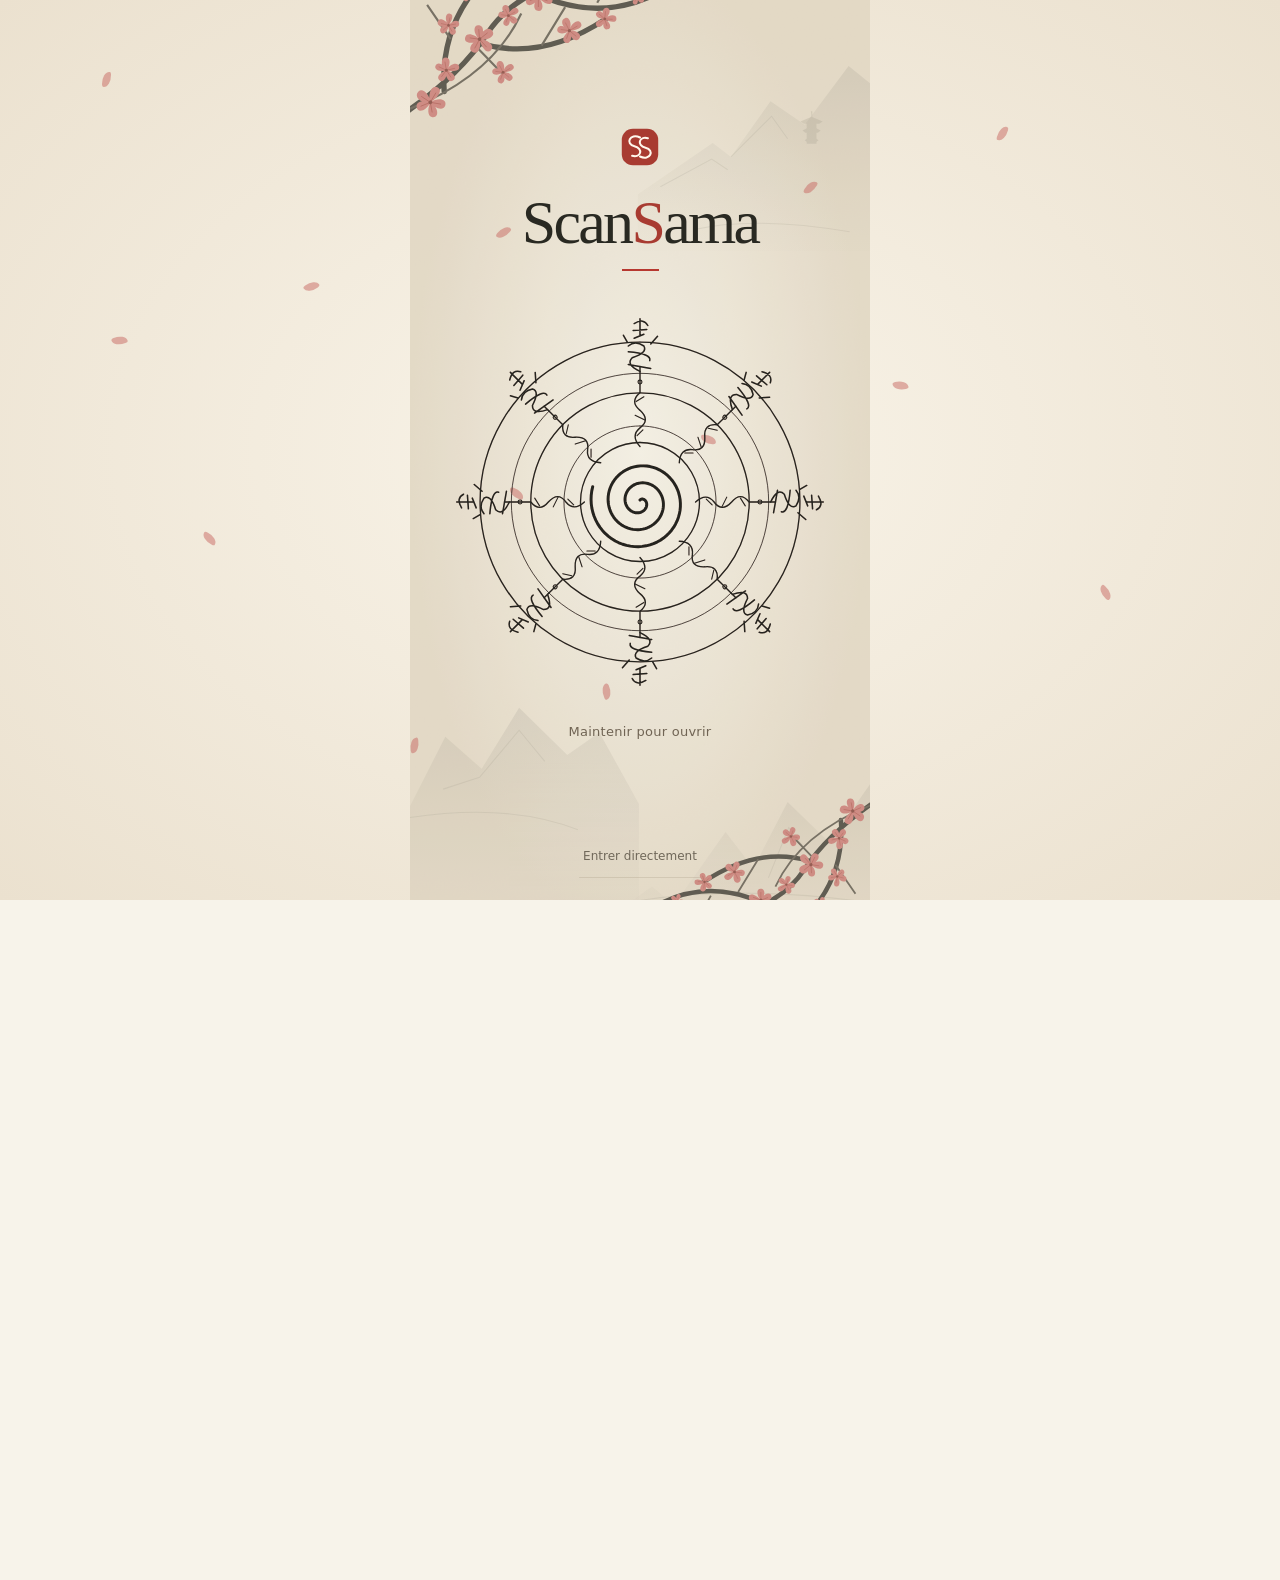
==== index.html @ 68234362 "Add adjustable hands-free scrolling with quick pause and safe reader lifecycle" ====
<!doctype html>
<html lang="fr"><head><meta charset="utf-8"><meta name="viewport" content="width=device-width,initial-scale=1,viewport-fit=cover"><meta name="theme-color" content="#f5efe3"><meta name="apple-mobile-web-app-capable" content="yes"><meta name="apple-mobile-web-app-title" content="ScanSama"><link rel="icon" type="image/svg+xml" href="data:image/svg+xml,%3Csvg%20xmlns%3D%22http%3A//www.w3.org/2000/svg%22%20viewBox%3D%220%200%2048%2048%22%3E%3Crect%20width%3D%2248%22%20height%3D%2248%22%20rx%3D%2214%22%20fill%3D%22%23a83b31%22/%3E%3Cg%20fill%3D%22none%22%20stroke%3D%22%23fff8ed%22%20stroke-width%3D%222.6%22%20stroke-linecap%3D%22round%22%3E%3Cpath%20d%3D%22M24%2012c-13-6-19%208-7%2011s8%2015-3%2012%22/%3E%3Cpath%20d%3D%22M34%2013c-11-3-15%209-3%2012s6%2017-7%2011%22/%3E%3C/g%3E%3C/svg%3E"><title>ScanSama · Mangas & webtoons</title>
<style>
:root{color-scheme:dark;--bg:#10131b;--panel:#1a1e2b;--ink:#f3f1fb;--muted:#a6acc1;--accent:#c4b5fd;--line:#2c3143}*{box-sizing:border-box}body{margin:0;background:var(--bg);color:var(--ink);font:16px system-ui,-apple-system,sans-serif}button,input,select{font:inherit}button,a{touch-action:manipulation}button{cursor:pointer;border:1px solid var(--line);border-radius:14px;background:var(--panel);color:var(--ink);padding:13px 18px;min-height:48px}button:hover{border-color:var(--accent)}button:disabled{opacity:.4;cursor:default}button:focus-visible,a:focus-visible,input:focus-visible,select:focus-visible{outline:3px solid var(--accent);outline-offset:3px}.primary{background:var(--accent);color:#22183d;border-color:transparent;font-weight:700}a{color:var(--accent)}[hidden]{display:none!important}.shell{max-width:1020px;margin:auto;padding:24px}.brand{font-size:13px;letter-spacing:3px;font-weight:800;display:flex;align-items:center;gap:10px}.brand b{background:var(--accent);color:#22183d;border-radius:9px;padding:7px 10px;letter-spacing:0}.hero{display:grid;grid-template-columns:180px 1fr;gap:32px;padding:36px 0 30px;align-items:center}.cover{width:100%;aspect-ratio:3/4;object-fit:cover;border-radius:18px;box-shadow:0 20px 70px #0008}.eyebrow{font-size:12px;font-weight:700;text-transform:uppercase;letter-spacing:2px;color:var(--accent)}h1{font-size:clamp(30px,5vw,52px);letter-spacing:-1.5px;line-height:1.04;margin:12px 0 16px;max-width:650px}p{line-height:1.6}.muted,small{color:var(--muted)}.badge{font-size:12px;border:1px solid var(--line);border-radius:30px;padding:5px 10px}.badges,.actions{display:flex;gap:10px;flex-wrap:wrap}.actions{margin-top:24px}.library{border-top:1px solid var(--line);padding-top:24px}h2{font-size:23px;margin:0}.section-head{display:flex;align-items:center;justify-content:space-between;gap:12px}.filters{display:flex;gap:12px;margin:20px 0}input,select{background:var(--panel);border:1px solid var(--line);color:var(--ink);border-radius:12px;padding:13px;min-width:0}input{flex:1}#chapters{display:grid;grid-template-columns:repeat(auto-fill,minmax(135px,1fr));gap:10px;max-height:570px;overflow:auto;padding:4px 4px 12px}#chapters button{text-align:left;padding:16px}#chapters button span{display:block;font-size:12px;color:var(--muted);margin-top:4px}#chapters button.active{border-color:var(--accent);background:#2c2545}#catalog-status{color:var(--muted)}.reading-head{max-width:760px;margin:auto;padding:24px 20px}.reading-head h2{margin:18px 0 8px;font-size:28px}.nav{display:flex;align-items:center;gap:8px}.nav button{flex:1;padding:12px 8px}.nav select{flex:1.2;width:0}.reading-head .nav{margin-top:22px}#reader{max-width:760px;margin:auto}figure{margin:0;padding:0;line-height:0}figure img{display:block;width:100%;height:auto;min-height:90px;background:#191e2a}figure p{padding:16px;line-height:1.5}#status{font-size:14px;color:var(--muted)}.error{color:#ffb6ab!important}footer{max-width:760px;margin:auto;padding:28px 20px max(40px,env(safe-area-inset-bottom))}.end-title{text-align:center;margin:10px 0 22px}footer small{display:block;margin-top:25px;line-height:1.7}#library-footer{max-width:1020px}#library-footer small{border-top:1px solid var(--line);padding-top:24px}body{background-image:radial-gradient(ellipse at 75% 0,#30244566,transparent 600px)}@media(max-width:520px){.shell{padding:20px}.hero{grid-template-columns:100px 1fr;gap:18px;padding:30px 0}.cover{border-radius:12px}h1{font-size:30px;letter-spacing:-.8px}.hero .eyebrow{font-size:10px;letter-spacing:1px}.badges{gap:5px}.badge{font-size:10px}.actions button{flex:1}.filters{gap:8px}select{max-width:145px}.nav select{max-width:none}#chapters{grid-template-columns:repeat(2,1fr)}.brand{font-size:11px}.reading-head{padding-top:18px}}

/* ScanSama — warm paper, ink, and vermilion. */
:root{color-scheme:light;--bg:#f5efe3;--panel:#fcf9f2;--ink:#282820;--muted:#817c70;--accent:#ac3b32;--line:#dfd6c6}body{background:#f5efe3;color:var(--ink)}body.gated{overflow:hidden}.primary{background:#ac3b32;color:#fffaf1;border:1px solid #ac3b32}button{background:#fcf9f2;border-radius:10px;color:var(--ink)}button:hover{background:#f0e7d9}button.primary:hover{background:#923228}.brand{font-family:Georgia,serif;font-size:25px;font-weight:500;letter-spacing:-.7px;justify-content:space-between;border-bottom:1px solid var(--line);padding-bottom:18px}.brand small{font:10px system-ui;letter-spacing:2px;text-transform:uppercase;color:var(--muted)}.welcome{padding:32px 0 3px}.welcome h1{font-family:Georgia,serif;font-weight:400;font-size:clamp(34px,6vw,50px);letter-spacing:-1.4px;margin:0}.welcome h1 em{color:#ac3b32;font-weight:400}.welcome p{color:var(--muted);font-size:14px;margin:12px 0}.hero{position:relative;background:#eae0cf;border:1px solid #ddd0ba;padding:24px;border-radius:14px;margin-top:24px;gap:26px;grid-template-columns:140px 1fr}.hero h1{font-family:Georgia,serif;font-weight:400;font-size:clamp(28px,4vw,42px);letter-spacing:-1px}.cover{border-radius:7px;box-shadow:0 8px 20px #51432a26}.badge{background:#f8f3e8aa;border-color:#d2c4ac}.eyebrow{color:#a23d32;letter-spacing:1.6px}.actions{margin-top:20px}.actions button{min-width:180px}input,select{background:#fcf9f2;color:var(--ink)}#chapters{gap:8px}#chapters button{background:#fcf9f2}#chapters button.active{background:#eee0d5;border-color:#ad473b}#chapters button:hover{background:#eee5d7}figure img{background:#e9dfce}.reading-head h2{font-family:Georgia,serif;font-weight:400}.error{color:#a12d27!important}.reading-head .eyebrow{margin-top:24px}a{color:#a23d32}.sr-only{position:absolute;width:1px;height:1px;padding:0;overflow:hidden;clip:rect(0,0,0,0);white-space:nowrap}
#entrance{position:fixed;inset:0;z-index:100;background:#f3ead9;isolation:isolate;overflow:hidden;min-height:100dvh;transition:opacity .75s ease,visibility .75s;touch-action:pan-y}#entrance.dismissed{opacity:0;visibility:hidden;pointer-events:none}.japan-scene{position:absolute;inset:0;width:100%;height:100%;z-index:-2}.entrance-content{height:100%;min-height:100dvh;display:flex;flex-direction:column;align-items:center;justify-content:center;padding:clamp(50px,10dvh,100px) 16px 70px;position:relative;gap:0}.scansama-wordmark{font-family:Georgia,'Times New Roman',serif;font-size:clamp(40px,10vw,62px);font-weight:400;letter-spacing:-2.7px;line-height:1.1;margin:0 0 13px}.title-stroke{width:37px;height:2px;background:#b73830}.seal-stage{width:min(88vw,390px,49dvh);aspect-ratio:1;position:relative;margin:clamp(20px,4dvh,44px) 0 25px;display:grid;place-items:center}#seal-button{padding:0;margin:0;width:100%;height:100%;border:0;border-radius:50%;background:transparent!important;position:relative;z-index:2;touch-action:none;-webkit-touch-callout:none;user-select:none;-webkit-user-select:none;outline-offset:4px}#seal-art{width:100%;height:100%;display:block;overflow:visible;filter:drop-shadow(0 0 calc(var(--power,0)*8px) #ce3b3030)}.seal-trace{stroke-dasharray:1;stroke-dashoffset:1}.entrance-instructions{text-align:center}.entrance-instructions p{font-family:Georgia,serif;font-size:20px;letter-spacing:.6px;margin:0}.tiny-divider{display:block;width:27px;height:1.5px;background:#a83c33;margin:14px auto}.entrance-instructions .seal-subtitle{font-size:12px;letter-spacing:2.5px;color:#6c6254}.enter-direct{position:absolute;z-index:4;bottom:max(15px,env(safe-area-inset-bottom));left:50%;transform:translateX(-50%);border:0;background:transparent!important;color:#70685a;font-size:11px;min-height:40px;padding:10px 18px;text-decoration:underline;text-underline-offset:4px;white-space:nowrap}.floating-petals{position:absolute;inset:0;pointer-events:none}.sakura-petal{position:absolute;left:var(--x);top:var(--y);width:9px;height:15px;border-radius:80% 15% 80% 20%;background:#c8676280;transform:rotate(var(--angle));animation:petal-rise var(--time) ease-in-out infinite alternate;animation-delay:var(--delay);animation-play-state:paused}.pressing .sakura-petal,.opening .sakura-petal{animation-play-state:running}.seal-rays{position:absolute;inset:0;pointer-events:none;opacity:var(--power,0);transition:opacity .15s}.power-ray{position:absolute;left:50%;top:50%;width:1px;height:var(--length);background:linear-gradient(transparent,#c9483b88 35%,#fff9ef,transparent);transform-origin:50% 100%;transform:translate(-50%,-100%) rotate(var(--a)) translateY(-90px);animation:power-flow 1.6s ease-in-out infinite;animation-delay:var(--delay);animation-play-state:paused;filter:drop-shadow(0 0 3px #c34c3980)}.power-ray:nth-child(even){width:2px;background:linear-gradient(transparent,#cf5c4966,#fffdf6,transparent)}.pressing .power-ray,.opening .power-ray{animation-play-state:running}.entrance-flash{position:absolute;inset:-20%;pointer-events:none;opacity:0;background:radial-gradient(ellipse,#fffaf0 8%,#fff7e9c9 40%,#e7c1a533 70%,transparent);transition:opacity .55s ease;z-index:3}.opening .entrance-flash{opacity:1}.opening #seal-art{transform:scale(1.07);transition:transform .65s ease}.opening .seal-rays{opacity:1}@keyframes petal-rise{from{translate:0 0;rotate:0deg}to{translate:26px -75px;rotate:65deg}}@keyframes power-flow{0%,100%{opacity:.25;scale:1 .7}50%{opacity:.9;scale:1 1.2}}
@media(min-width:700px){#entrance .japan-scene{left:50%;width:min(100%,460px);transform:translateX(-50%);opacity:.9}#entrance{background:radial-gradient(ellipse,#f9f4e9,#ebe1cf)}.welcome{padding-top:40px}}
@media(max-width:520px){.hero{grid-template-columns:95px 1fr;padding:20px 16px;gap:18px}.hero h1{font-size:28px}.welcome h1{font-size:36px}.brand{font-size:25px}.actions button{min-width:0}.seal-stage{margin-top:25px;margin-bottom:22px}.entrance-content{padding-top:60px}.scansama-wordmark{font-size:48px}}
@media(prefers-reduced-motion:reduce){*,*::before,*::after{scroll-behavior:auto!important}.sakura-petal,.power-ray{animation:none!important}.entrance-flash{display:none}#entrance{transition:opacity .12s}#seal-art{transition:none!important;filter:none}.opening #seal-art{transform:none}}

:root{--paper:#f6f0e5;--red:#a83b31;--soft:#ebe1d0;--ink:#282820;--muted:#837b6b;--line:#ded5c5}body{background:var(--paper)}#app-root{opacity:0;transition:opacity 1.25s ease;min-height:100dvh;padding-bottom:105px}.entered #app-root{opacity:1;transform:none}#entrance{transition:opacity 1.25s ease,visibility 1.25s}.entrance-flash{background:radial-gradient(ellipse,#fff9ee80,transparent 65%);transition:opacity .6s}.opening .entrance-flash{opacity:.45}.japan-scene{pointer-events:none}.app-header{max-width:1040px;margin:auto;padding:22px 24px 0;display:flex;justify-content:space-between;align-items:center}.app-brand{font:29px Georgia,serif;letter-spacing:-1px;color:var(--ink);text-decoration:none}.app-header small{font-size:9px;letter-spacing:2px;text-transform:uppercase}.view{max-width:1040px;margin:auto;padding:32px 24px}.view-heading{font:42px/1.04 Georgia,serif;letter-spacing:-1.4px;margin:10px 0 15px;font-weight:400}.view-heading em{color:var(--red)}.intro-line{font-size:14px;color:var(--muted);margin-top:10px}.section-title{font:25px Georgia,serif;font-weight:400;margin:32px 0 16px}.heading-row{display:flex;align-items:center;justify-content:space-between;gap:12px}.text-button{background:none;border:0;min-height:44px;padding:8px 0;color:var(--red);font-size:13px}.text-button:hover{background:none;text-decoration:underline}.eyebrow{font:10px system-ui;letter-spacing:2px}.continue-card{display:grid;grid-template-columns:115px 1fr;gap:24px;background:var(--soft);border:1px solid #ddcfb7;padding:23px;border-radius:14px;align-items:center}.continue-cover{display:block;width:100%;aspect-ratio:3/4;object-fit:cover;border-radius:6px;box-shadow:0 8px 18px #41382122}.continue-card .eyebrow{display:block;margin-bottom:8px}.continue-card .card-title-button{display:block}.continue-card h3{font:29px/1.1 Georgia,serif;font-weight:400;margin:9px 0}.continue-card p{font-size:12px;color:#736959}.card-title-button{padding:0;text-align:left;background:none!important;border:0;min-height:0;color:inherit}.continue-card .primary{font-size:13px;padding:12px 17px;min-height:44px}.continue-grid{display:grid;gap:15px}.book-grid{display:grid;grid-template-columns:repeat(auto-fill,minmax(150px,1fr));gap:25px 18px}.book-card{min-width:0}.book-open{display:block;width:100%;padding:0;border:0;background:none!important;text-align:left}.book-art{aspect-ratio:3/4;background:#e4d8c2;border-radius:7px;overflow:hidden;display:flex;align-items:center;justify-content:center;position:relative}.book-art img{width:100%;height:100%;object-fit:cover;display:block;transition:transform .3s}.book-open:hover img{transform:scale(1.025)}.book-art .initial{font:50px Georgia;color:#a5977d}.book-card h3{font:17px/1.3 Georgia;margin:10px 0 5px;font-weight:400}.book-meta{font-size:11px;color:var(--muted);line-height:1.5}.book-tools{display:flex;align-items:center;justify-content:space-between;gap:8px}.save-book{background:none;border:0;min-height:38px;padding:8px;color:var(--red);font-size:12px}.tabbar{position:fixed;left:50%;bottom:0;transform:translateX(-50%);width:min(100%,580px);display:grid;grid-template-columns:repeat(3,1fr);padding:9px 12px max(9px,env(safe-area-inset-bottom));background:#fbf8f0f5;backdrop-filter:blur(16px);border:1px solid var(--line);border-bottom:0;border-radius:20px 20px 0 0;z-index:20;box-shadow:0 -5px 30px #49341608}.nav-tab{border:0;background:transparent;display:flex;align-items:center;flex-direction:column;gap:5px;font-size:10px;padding:8px;color:#8e8779;min-height:53px}.nav-tab:hover{background:#eee4d5}.nav-tab[aria-current="page"]{color:var(--red);background:#f0e4d8}.nav-tab svg{width:22px;height:22px}.chip-row{display:flex;gap:8px;flex-wrap:wrap;margin:24px 0}.chip{border-radius:30px;font-size:12px;padding:10px 15px;min-height:38px}.chip[aria-pressed="true"]{background:var(--ink);color:#faf5e9;border-color:var(--ink)}.search-form{display:flex;gap:9px;margin:24px 0 10px}.search-form input{width:0;flex:1}.search-form button{padding:12px 17px}.search-help{font-size:12px;color:var(--muted);line-height:1.6}.status-box{padding:16px 0;color:var(--muted);font-size:13px;line-height:1.6}.empty-card{border:1px dashed #d7cab2;padding:25px;border-radius:12px;color:#7e7361;line-height:1.7;font-size:14px}.empty-card p{margin:0 0 15px}.detail-header{display:grid;grid-template-columns:140px 1fr;gap:25px;align-items:start;margin-top:25px}.detail-header h1{font:36px/1.07 Georgia;margin:12px 0 16px;letter-spacing:-1px}.detail-header img{width:100%;border-radius:7px}.detail-actions{display:flex;gap:9px;flex-wrap:wrap;margin:22px 0}.detail-actions button{font-size:13px}.genre-badges{display:flex;gap:6px;flex-wrap:wrap}.genre-badges span{border:1px solid var(--line);border-radius:30px;font-size:10px;padding:5px 9px}.synopsis{font-size:14px;line-height:1.8;color:#706758;max-width:800px}.synopsis summary{cursor:pointer;color:var(--ink);min-height:40px;padding-top:10px}.detail-progress{font-size:13px;color:var(--red);padding:16px 0;border-top:1px solid var(--line);margin:15px 0 0}#detail-chapters{display:grid;grid-template-columns:repeat(auto-fill,minmax(145px,1fr));gap:9px;margin-top:14px}#detail-chapters button{text-align:left;font-size:13px;padding:15px}#detail-chapters button small{display:block;font-size:10px;margin-top:6px;color:var(--muted)}#detail-chapters button.current{border-color:var(--red);background:#eee0d5}.reader-view{max-width:none;padding:0}#reader-top{max-width:760px;margin:auto;padding:25px 20px}#reader-top h1{font:28px Georgia;margin:20px 0 10px}#reader-pages{max-width:760px;margin:auto}#reader-footer{max-width:760px;margin:auto;padding:26px 20px 20px}.reader-nav{display:flex;gap:8px;margin-top:20px;align-items:center}.reader-nav button{flex:1;padding:12px 6px;font-size:12px}.reader-nav select{flex:1.3;width:0;max-width:none;font-size:12px}.reader-series{font-size:12px;color:var(--muted);margin:16px 0 0}.back-button{font-size:12px;background:transparent;border-color:var(--line);min-height:42px}.loading-card{padding:50px 0;color:var(--muted);line-height:1.7}.app-footnote{font-size:10px;color:var(--muted);line-height:1.7;margin-top:40px;padding-top:18px;border-top:1px solid var(--line)}.more-button{display:block;margin:28px auto 0}#toast{position:fixed;bottom:110px;left:50%;transform:translateX(-50%);background:#302d25;color:#fff8ed;padding:12px 20px;border-radius:10px;z-index:40;font-size:12px;max-width:90vw;text-align:center}.reader-mode .app-header{display:none}.reader-mode .tabbar{display:none}.reader-mode #app-root{padding-bottom:0}.small-label{color:var(--muted);font-size:11px}button:disabled{opacity:.45}.book-grid.compact{grid-template-columns:repeat(4,1fr)}
@media(max-width:600px){.app-header{padding:20px 20px 0}.view{padding:28px 20px}.view-heading{font-size:38px}.book-grid{grid-template-columns:repeat(2,minmax(0,1fr));gap:23px 16px}.book-grid.compact{grid-template-columns:repeat(2,minmax(0,1fr))}.continue-card{grid-template-columns:86px 1fr;gap:17px;padding:18px 15px}.continue-card .eyebrow{display:block;margin-bottom:8px}.continue-card .card-title-button{display:block}.continue-card h3{font-size:24px}.continue-card p{font-size:11px}.continue-card .primary{font-size:12px;padding:11px 12px}.detail-header{grid-template-columns:105px 1fr;gap:18px}.detail-header h1{font-size:29px}.detail-actions button{flex:1}.app-header small{font-size:8px;letter-spacing:1.5px}.heading-row .text-button{font-size:11px}.section-title{font-size:24px}.reader-view{padding:0}.detail-filters{display:flex;gap:8px}.detail-filters input{width:0}.detail-filters select{max-width:145px}#detail-chapters{grid-template-columns:repeat(2,minmax(0,1fr))}}
@media(prefers-reduced-motion:reduce){#app-root,#entrance{transition:opacity .15s;transform:none!important}.book-art img{transition:none}}

.explore-modes{display:flex;gap:5px;background:#e9dfce;border:1px solid #ded2bd;padding:5px;border-radius:13px;margin:26px 0}.explore-mode{flex:1;min-height:46px;font-size:13px;padding:12px;border:1px solid transparent;background:transparent;color:#7b705e}.explore-mode[aria-pressed="true"]{background:#fdf9ef;color:#9e342c;border-color:#e0d3be;box-shadow:0 2px 7px #75604a0a}.browse-heading{display:flex;align-items:center;justify-content:space-between;gap:14px;margin-top:28px}.browse-heading h2{font:27px/1.15 Georgia,serif;font-weight:400;margin:0}.browse-sort{font-size:10px;color:#918674;white-space:nowrap}.browse-index-date{font-size:10px;color:#918674;line-height:1.7;margin:24px 0 0}#browse-sentinel{height:1px;width:100%;margin-top:15px}#browse-status{padding-top:9px;padding-bottom:20px}.browse-letter{display:inline-block;font:11px Georgia,serif;color:#a43d31;min-width:18px}#browse-top{display:block;margin:8px auto 0}@media(max-width:600px){.browse-heading{align-items:flex-start}.browse-heading h2{font-size:24px;max-width:210px}.browse-sort{font-size:9px;padding-top:4px}.explore-mode{font-size:12px;padding:12px 6px}}@media(prefers-reduced-motion:reduce){#browse-top{scroll-behavior:auto}}
/* Edition 02 — ivory paper / vermilion seal / generous, quiet surfaces. */
:root{--paper:#f7f3ea;--bg:#f7f3ea;--panel:#fffcf6;--ink:#292922;--muted:#716c61;--line:#e5ddcf;--soft:#efe7d9;--red:#a83b31;--accent:#a83b31;--ease:cubic-bezier(.2,.7,.2,1)}
html{scroll-padding-bottom:110px;scrollbar-gutter:stable}body{-webkit-font-smoothing:antialiased;text-rendering:optimizeLegibility;background:var(--paper)}::selection{background:#e6c4b8;color:#292922}button,input,select{font-size:16px}button,a,input,select{-webkit-tap-highlight-color:transparent}button{min-height:46px;border-radius:14px;transition:background-color .18s,border-color .18s,color .18s,box-shadow .18s,transform .18s var(--ease)}button:active:not(:disabled){transform:scale(.975)}button:disabled{opacity:.38}a{text-underline-offset:5px}button:focus-visible,a:focus-visible,input:focus-visible,select:focus-visible,summary:focus-visible{outline:2px solid var(--red);outline-offset:4px}input,select{min-height:50px;border-radius:14px;background:#fffcf7;border-color:var(--line)}input::placeholder{color:#7c766a;opacity:1}input:focus,select:focus{border-color:var(--red)}input[type=search]{appearance:none;-webkit-appearance:none}.primary{box-shadow:0 3px 9px #a83b3110;font-weight:600}.primary:active{box-shadow:none}.status-box:empty,.detail-progress:empty{display:none}.status-box{min-height:0}.app-header{max-width:1160px;padding:28px 36px 18px;border-bottom:1px solid var(--line)}.app-brand{display:inline-flex;align-items:center;gap:11px;font-size:28px;letter-spacing:-1.25px;min-height:44px}.ss-mark{width:39px;height:39px;flex-shrink:0;color:var(--red)}.wordmark-second{color:var(--red)}.header-note{font-size:11px;color:var(--muted);letter-spacing:.6px}.entrance-monogram{margin-bottom:18px}.entrance-monogram .ss-mark{width:38px;height:38px}.entrance-content{padding-top:40px}.entrance-instructions p{font-family:system-ui;font-size:13px;letter-spacing:.25px;color:#706454}.enter-direct{font-size:12px;min-height:44px;bottom:max(22px,env(safe-area-inset-bottom))}.view{max-width:1160px;padding:44px 36px 48px}.view-heading{font-size:clamp(42px,5.5vw,64px);line-height:1.03;letter-spacing:-2px;margin:0 0 30px;max-width:800px}.view-heading em{font-weight:400}.section-title{font-size:25px;letter-spacing:-.55px;margin:38px 0 19px}.text-button{font-size:13px;min-height:44px;white-space:nowrap}.heading-row{align-items:baseline}.intro-line{margin:-14px 0 24px}.continue-grid{grid-template-columns:repeat(auto-fit,minmax(290px,1fr));gap:18px}.continue-card{position:relative;overflow:hidden;grid-template-columns:105px minmax(0,1fr);padding:27px;border:1px solid #e4d7c4;border-radius:22px;background:linear-gradient(125deg,#eee3d0,#f4ecdf);gap:24px}.continue-card h3{font-size:27px;line-height:1.16;letter-spacing:-.65px}.continue-card .primary{border-radius:12px;min-height:46px;padding:12px 18px}.continue-card p{font-size:12px;margin:10px 0 17px}.continue-card .book-art{box-shadow:0 14px 25px #47301b22;transform:rotate(-3deg);border-radius:7px}.continue-card .card-title-button{min-height:44px}.continue-card .eyebrow{font-size:9px;letter-spacing:1.7px}.book-grid,.book-grid.compact{grid-template-columns:repeat(5,minmax(0,1fr));gap:32px 22px}.book-card{position:relative}.book-open{border-radius:10px}.book-art{border-radius:10px;background:linear-gradient(145deg,#eae0ce,#f1e8d9);isolation:isolate;box-shadow:0 5px 14px #45341f0c}.book-art img{position:absolute;inset:0;opacity:0;transition:opacity .3s,transform .45s var(--ease)}.book-art.is-loaded img{opacity:1}.book-art .initial{position:absolute;inset:0;display:grid;place-items:center;font-size:48px;color:#b0a28b}.book-card h3{font:500 15px/1.4 system-ui;letter-spacing:-.25px;margin:12px 0 5px;display:-webkit-box;-webkit-line-clamp:2;-webkit-box-orient:vertical;overflow:hidden;min-height:42px}.book-meta{font-size:11px;line-height:1.6}.book-tools{min-height:20px}.save-book{position:absolute;top:8px;right:8px;width:44px;height:44px;min-height:44px;padding:12px;border-radius:50%;color:#39342d;background:#fffcf4ed;border:1px solid #ffffff90;box-shadow:0 2px 8px #0000000a}.save-book svg{width:19px;height:19px;display:block}.save-book[aria-pressed=true]{color:#fff8ed;background:var(--red);border-color:var(--red)}.save-book[aria-pressed=true] svg{fill:currentColor}.save-book:hover{background:#f2e4d1}.save-book[aria-pressed=true]:hover{background:#8d2d25}.tabbar{width:min(calc(100% - 32px),440px);bottom:max(14px,env(safe-area-inset-bottom));padding:5px;border:1px solid #ddd2c1;border-radius:24px;background:#fffcf5f5;box-shadow:0 8px 30px #37251312;backdrop-filter:blur(14px);-webkit-backdrop-filter:blur(14px)}.nav-tab{min-height:57px;border-radius:19px;padding:8px 10px;font-size:10px;font-weight:500;color:#726b60;gap:4px}.nav-tab[aria-current=page]{background:#efe3d6;color:#9c352c}.nav-tab svg{width:22px;height:22px;transition:transform .2s var(--ease)}.nav-tab[aria-current=page] svg{transform:translateY(-1px)}.chip-row{margin:22px 0;gap:8px}.chip{min-height:44px;font-size:13px;padding:10px 17px;background:transparent}.filters{margin:20px 0 28px;gap:10px}.empty-card{padding:32px;border-style:solid;border-color:var(--line);background:#fffcf780;border-radius:20px}.explore-modes{max-width:400px;margin:24px 0 34px;padding:4px;border-radius:16px;background:#eae3d7;border:0}.explore-mode{min-height:46px;border-radius:12px;font-size:14px}.explore-mode[aria-pressed=true]{border-color:#ffffff80;background:#fffcf6;box-shadow:0 2px 6px #39281208;color:var(--ink)}.browse-heading{margin-top:0}.browse-heading h2{font:24px Georgia;letter-spacing:-.5px}.browse-sort{padding:7px 10px;border:1px solid var(--line);border-radius:30px;color:var(--muted)}#browse-status{font-size:12px;margin:10px 0 24px;padding:0}.browse-index-date{font-size:11px}#browse-top{min-height:46px}.search-form{margin:0 0 22px}.search-form button{font-size:14px;border-radius:14px}.search-form input{padding-left:17px}.app-footnote{font-size:11px;margin-top:42px}.back-button{min-height:44px;padding:10px 15px;background:#fffcf580;border-radius:30px;font-size:13px}.detail-header{grid-template-columns:190px minmax(0,1fr);gap:36px;margin:32px 0}.detail-header h1{font-size:clamp(32px,4.5vw,51px);line-height:1.08;letter-spacing:-1.6px;max-width:750px}.detail-header .book-art{box-shadow:0 16px 30px #40301e16}.genre-badges{gap:7px}.genre-badges span{font-size:11px;padding:6px 11px;background:#fffcf680}.small-label{font-size:12px}.detail-actions{gap:12px;margin:28px 0 20px}.detail-actions button{min-height:50px;font-size:14px;padding:13px 22px}#detail-save[aria-pressed=true]{background:#ebe6d9;color:#565440;border-color:#d8d0be}.detail-progress{border-top:0;margin:0;padding:0 0 15px}.synopsis{border-top:1px solid var(--line);border-bottom:1px solid var(--line);padding:6px 0;max-width:none;font-size:14px}.synopsis summary{padding:14px 0;min-height:48px;list-style:none;display:flex;justify-content:space-between}.synopsis summary::-webkit-details-marker{display:none}.synopsis summary:after{content:'+';font-size:20px;line-height:20px;color:var(--red)}.synopsis[open] summary:after{content:'−'}.synopsis p{max-width:780px;margin:8px 0 20px}#detail-chapters{grid-template-columns:repeat(4,minmax(0,1fr));gap:9px}#detail-chapters button{display:flex;align-items:center;justify-content:space-between;gap:8px;min-height:62px;border-radius:12px;font-size:13px;background:#fffcf680}#detail-chapters button small{margin:0;font-size:11px}#detail-chapters button.current{border-color:#b75446;background:#f1e0d5}.loading-card{padding:65px 0;min-height:180px}.loading-card:before{content:'';display:block;width:24px;height:24px;border:2px solid var(--line);border-top-color:var(--red);border-radius:50%;margin-bottom:20px;animation:loading-spin .8s linear infinite}@keyframes loading-spin{to{transform:rotate(360deg)}}#reader-top{padding:28px 22px 20px}#reader-top h1{font-size:34px;letter-spacing:-1px}.reader-nav button,.reader-nav select{min-height:48px;font-size:13px}.reader-view{padding:0}#reader-pages{background:#ede6da}#reader-pages figure{margin:0;padding:0;border:0}#reader-pages img{display:block;margin:0;border-radius:0}#reader-footer{padding:35px 20px 110px}#reader-source,#detail-source{font-size:12px;color:var(--muted)}#reader-end{font:29px Georgia}.reader-series{font-size:13px}.reader-mode{background:#f7f3ea}#reading-dock{position:fixed;z-index:25;left:50%;bottom:max(16px,env(safe-area-inset-bottom));transform:translateX(-50%);display:flex;align-items:center;gap:5px;padding:5px;background:#fffcf6f5;border:1px solid #ddcfbb;border-radius:28px;box-shadow:0 6px 24px #30251814;backdrop-filter:blur(12px);-webkit-backdrop-filter:blur(12px)}#reading-exit{border:0;padding:0;background:none;border-radius:50%;min-height:44px;width:44px}#reading-exit .ss-mark{width:35px;height:35px;display:block;margin:auto}#reading-menu{border:0;background:transparent;display:flex;gap:13px;align-items:center;font-size:12px;padding:10px 15px;white-space:nowrap;min-height:44px}#reading-menu svg{width:16px;height:16px;transition:transform .2s}#reading-menu[aria-expanded=true] svg{transform:rotate(180deg)}#reading-progress{font-variant-numeric:tabular-nums;font-size:11px;color:var(--muted)}#reading-controls{position:fixed;z-index:24;left:50%;transform:translateX(-50%);bottom:calc(max(16px,env(safe-area-inset-bottom)) + 68px);width:min(calc(100% - 32px),420px);padding:16px;border:1px solid var(--line);border-radius:22px;background:#fffcf7;box-shadow:0 12px 40px #33261520;animation:controls-in .2s var(--ease)}.reading-controls-head{display:flex;justify-content:space-between;align-items:center;padding-left:6px;font:20px Georgia}.reading-controls-head button{border:0;background:transparent;font:25px system-ui;min-height:44px;width:44px;padding:0}#reading-controls .reader-nav{margin-top:8px}#toast{bottom:110px;box-shadow:0 4px 16px #30251820;border-radius:30px;animation:controls-in .2s var(--ease);font-size:13px}@keyframes controls-in{from{opacity:0;translate:0 7px}to{opacity:1;translate:0 0}}
@media(hover:hover) and (pointer:fine){.book-open:hover img{transform:scale(1.045)}.book-open:hover h3{color:var(--red)}.primary:hover{box-shadow:0 5px 16px #a83b3120}.back-button:hover{border-color:#b9a98d}}@media(hover:none){.book-open:hover img{transform:none}button:hover{background:var(--panel)}button.primary:hover{background:var(--red)}.nav-tab:hover{background:transparent}.nav-tab[aria-current=page]:hover{background:#efe3d6}}
@media(min-width:900px){#home-view .view-heading{margin-top:12px}.continue-grid:has(>.continue-card:only-child){max-width:760px}.continue-grid>.continue-card:only-child{grid-template-columns:140px minmax(0,1fr);padding:32px 36px;gap:32px}.continue-grid>.continue-card:only-child h3{font-size:38px;max-width:450px}.book-grid.compact{grid-template-columns:repeat(4,minmax(0,1fr))}}
@media(max-width:800px){.book-grid{grid-template-columns:repeat(4,minmax(0,1fr))}.book-grid.compact{grid-template-columns:repeat(4,minmax(0,1fr))}#detail-chapters{grid-template-columns:repeat(3,minmax(0,1fr))}.view{padding:32px 24px}.app-header{padding:22px 24px 17px}}
@media(max-width:600px){.app-header{padding:18px 20px 16px}.app-brand{font-size:26px;gap:9px}.app-brand .ss-mark{width:34px;height:34px}.header-note{font-size:9px;letter-spacing:0}.view{padding:32px 20px 40px}.view-heading{font-size:46px;letter-spacing:-1.7px;margin-bottom:25px}.section-title{font-size:24px;margin-top:30px}.book-grid,.book-grid.compact{grid-template-columns:repeat(2,minmax(0,1fr));gap:25px 17px}.book-card h3{font-size:14px;min-height:40px}.save-book{top:6px;right:6px}.continue-grid{grid-template-columns:minmax(0,1fr)}.continue-card{grid-template-columns:90px minmax(0,1fr);padding:23px 19px;gap:21px;border-radius:18px}.continue-card h3{font-size:25px}.continue-card p{font-size:11px}.continue-card .primary{font-size:13px;padding:11px 15px}.explore-modes{max-width:none;margin-bottom:28px}.explore-mode{font-size:14px}.browse-heading h2{font-size:23px;max-width:none}.browse-sort{padding:6px 10px}.detail-header{grid-template-columns:112px minmax(0,1fr);gap:22px;margin:28px 0}.detail-header h1{font-size:30px;letter-spacing:-.8px;margin-top:10px}.detail-header .eyebrow{font-size:9px}.genre-badges span{font-size:10px;padding:5px 8px}.detail-actions{gap:9px}.detail-actions button{flex:1;padding:12px 10px;font-size:13px}.detail-filters input{width:0}.detail-filters select{max-width:155px}#detail-chapters{grid-template-columns:repeat(2,minmax(0,1fr));gap:8px}#detail-chapters button{padding:13px 12px}.reader-view{padding:0}.scansama-wordmark{font-size:48px}.seal-stage{margin-top:24px;margin-bottom:18px}.entrance-monogram{margin-bottom:14px}#toast{max-width:calc(100vw - 40px)}}
@media(max-width:360px){.header-note{display:none}.view{padding-left:16px;padding-right:16px}.detail-header{grid-template-columns:90px minmax(0,1fr);gap:16px}.detail-header h1{font-size:26px}.continue-card{grid-template-columns:75px minmax(0,1fr);gap:16px}.continue-card h3{font-size:23px}.reader-nav button,.reader-nav select{font-size:11px}}
@media(prefers-reduced-motion:reduce){*,*::before,*::after{animation:none!important;transition-duration:.01ms!important;scroll-behavior:auto!important}.book-open:hover img{transform:none}#app-root,#entrance{transition:opacity .15s!important}}


/* Reading comfort and robust interaction states. */
.reading-top{display:flex;align-items:center;justify-content:center;gap:9px;width:100%;min-height:46px;margin:12px 0 10px;background:#f2ebdf;border:0;font-size:13px}.reading-top svg{width:19px;height:19px}.reading-top:hover{background:#e9dfce}.loading-card.has-error:before{animation:none;border:0;width:auto;height:auto;content:'Service indisponible';color:var(--red);font-weight:600;font-size:14px}.reader-load-status{min-height:24px;margin:16px 0 0;padding:0}.reader-load-status:empty{display:block;visibility:hidden}.book-open h3{overflow-wrap:anywhere}.detail-header h1{overflow-wrap:anywhere}.book-open:focus-visible{outline-offset:5px}.save-book:focus-visible{outline-offset:3px;outline-color:#292922}.reading-controls-head{gap:12px}#reading-close{flex-shrink:0}#reading-controls{max-height:calc(100dvh - 110px);overflow-y:auto;overscroll-behavior:contain}#reading-top:focus-visible{outline-offset:2px}.reader-nav select{font-size:16px}#detail-content{animation:detail-arrive .24s var(--ease)}@keyframes detail-arrive{from{opacity:0;translate:0 5px}to{opacity:1;translate:0 0}}.enter-direct{text-decoration:none;border-bottom:1px solid #a99b8650;border-radius:0;padding:10px 4px}.enter-direct:focus-visible{outline-offset:3px}.pressing .entrance-instructions{opacity:.45;transition:opacity .25s}.entrance-instructions{transition:opacity .25s}.continue-card .primary{white-space:nowrap}.detail-filters,.filters{align-items:center}.filters input{width:0;min-width:0}.filters select{flex-shrink:0;max-width:45%}
@media(max-width:600px){.reader-nav{gap:6px}.reader-nav select{padding-left:7px;padding-right:4px;font-size:16px}.reader-nav button{min-width:0}.reader-controls-head{font-size:18px}}
@media(max-height:650px){.entrance-content{padding-top:20px;padding-bottom:65px}.entrance-monogram{display:none}.scansama-wordmark{font-size:38px;margin-bottom:8px}.seal-stage{width:min(70vw,310px,48dvh);margin:15px 0 12px}.enter-direct{bottom:max(10px,env(safe-area-inset-bottom))}}
@media(prefers-reduced-motion:reduce){#detail-content{animation:none}.entrance-instructions{transition:none}}
#library-reset{margin-right:8px;margin-bottom:8px;font-size:14px}.empty-card .primary{font-size:14px}

/* Hands-free reading: a single explicit play/pause action and five remembered speeds. */
.auto-scroll-panel{border-top:1px solid var(--line);border-bottom:1px solid var(--line);margin:8px 0 14px;padding:17px 2px 14px}.auto-scroll-heading{display:flex;align-items:center;justify-content:space-between;gap:12px}.auto-scroll-heading label{font-size:13px;font-weight:500}.auto-scroll-heading output{font-size:11px;color:var(--muted);white-space:nowrap;font-variant-numeric:tabular-nums}#auto-speed{display:block;width:100%;min-height:44px;margin:8px 0 0;padding:0;border:0;background:transparent;accent-color:var(--red);cursor:pointer;touch-action:pan-y;-webkit-appearance:none;appearance:none}#auto-speed::-webkit-slider-runnable-track{height:5px;border-radius:5px;background:linear-gradient(to right,var(--red) var(--range-fill,25%),#e3d8c7 var(--range-fill,25%))}#auto-speed::-webkit-slider-thumb{-webkit-appearance:none;width:25px;height:25px;border-radius:50%;margin-top:-10px;background:#fffcf6;border:2px solid var(--red);box-shadow:0 2px 7px #4c2c1918}#auto-speed::-moz-range-track{height:5px;background:#e3d8c7;border-radius:5px}#auto-speed::-moz-range-progress{height:5px;background:var(--red);border-radius:5px}#auto-speed::-moz-range-thumb{width:22px;height:22px;background:#fffcf6;border:2px solid var(--red);border-radius:50%}.auto-speed-labels{display:flex;justify-content:space-between;font-size:10px;color:var(--muted);margin-top:-2px}#auto-toggle{display:block;width:100%;min-height:44px;margin-top:15px;font-size:13px}#auto-status{font-size:10px;line-height:1.5;color:var(--muted);margin:10px 0 0;text-align:center}#auto-quick-pause{border:0;border-radius:50%;width:44px;min-height:44px;padding:11px;background:var(--red);color:#fff8ed}#auto-quick-pause svg{display:block;width:22px;height:22px}.auto-running #reading-menu{color:var(--red)}
</style></head><body class="gated"><section id="entrance" aria-label="Entrée de ScanSama"><svg class="japan-scene" viewBox="0 0 430 900" preserveAspectRatio="xMidYMid slice" aria-hidden="true"><defs>
<linearGradient id="mountain-fade" x2="0" y2="1"><stop stop-color="#666459" stop-opacity=".2"/><stop offset="1" stop-color="#999283" stop-opacity=".02"/></linearGradient>
<radialGradient id="paper-light"><stop stop-color="#fffdf5"/><stop offset="1" stop-color="#eae0ce"/></radialGradient>
<filter id="paper-grain"><feTurbulence baseFrequency=".6" numOctaves="3" seed="4" type="fractalNoise"/><feColorMatrix type="saturate" values="0"/><feComponentTransfer><feFuncA type="linear" slope=".09"/></feComponentTransfer><feBlend in="SourceGraphic" mode="multiply"/></filter>
<g id="flower"><path d="M0 0C-13-5-17-19-7-22C1-24 5-10 0 0C2-12 15-22 20-13C25-5 10 0 0 0C13-1 24 8 16 15C9 21 0 9 0 0C7 13 0 26-8 20C-15 15-6 4 0 0C-12 9-25 4-20-5C-16-12-4-6 0 0" fill="#ce7672"/><path d="M-7-14L0 0 14-8M12 10L0 0-5 14M-15-2L0 0" fill="none" stroke="#9e3a36" stroke-width=".8"/><circle r="2.8" fill="#7e3630"/></g>
<g id="branch"><path d="M-20 130Q43 90 72 46T170-9M32 100Q28 44 62 3M66 55Q123 72 183 32M110 5Q179 40 240 3" stroke="#34332d" stroke-width="5" fill="none" stroke-linecap="round"/><path d="M0 116Q77 85 104 27M62 58L90 87M123 57L145 21M38 51L16 19M175 17L191-12" fill="none" stroke="#555047" stroke-width="2"/>
<use href="#flower" transform="translate(34 80) scale(.52) rotate(17)"/><use href="#flower" transform="translate(65 51) scale(.62) rotate(78)"/><use href="#flower" transform="translate(92 29) scale(.45)"/><use href="#flower" transform="translate(120 12) scale(.57) rotate(50)"/><use href="#flower" transform="translate(149 43) scale(.54)"/><use href="#flower" transform="translate(182 32) scale(.46) rotate(33)"/><use href="#flower" transform="translate(212 11) scale(.36)"/><use href="#flower" transform="translate(36 38) scale(.46) rotate(-50)"/><use href="#flower" transform="translate(54 7) scale(.4)"/><use href="#flower" transform="translate(19 110) scale(.65) rotate(-30)"/><use href="#flower" transform="translate(87 82) scale(.48)"/>
</g></defs>
<path fill="url(#paper-light)" d="M0 0H430V900H0Z"/>
<g opacity=".75" fill="url(#mountain-fade)"><path d="M213 211L283 163 300 176 337 124 369 146 410 91 452 125V264H213Z"/><path d="M0 783L33 718 67 748 102 691 147 735 177 714 214 781V900H0Z"/><path d="M168 900L226 858 247 875 295 807 321 841 353 779 392 817 440 748V900Z"/></g>
<g fill="none" stroke="#868477" opacity=".18" stroke-width="1"><path d="M234 204L282 178 297 188M300 176L338 138 353 159M335 850L354 803 370 824M31 767L65 756 102 712 126 741"/><path d="M265 244Q322 231 411 246M-20 797Q86 777 157 805M188 876Q292 854 430 873"/></g>
<g fill="#6d6a5f" opacity=".18" transform="translate(365 143) scale(.65)"><path d="M0 0L16-7 32 0 27 3H5ZM3 13L16 6 29 13 25 16H7ZM6 27L16 20 26 27 23 29H9Z"/><path d="M9 0H23V32H9ZM15-15H17V0Z"/></g>
<use href="#branch" transform="translate(0 15)"/><use href="#branch" transform="translate(430 881) rotate(180) scale(.85)"/>
<path d="M0 0H430V900H0Z" fill="#c6bba1" opacity=".2" filter="url(#paper-grain)"/>
</svg><div class="floating-petals" aria-hidden="true"><i class="sakura-petal" style="--x:8%;--y:8%;--angle:0deg;--time:2.5s;--delay:0.0s"></i><i class="sakura-petal" style="--x:39%;--y:25%;--angle:39deg;--time:3.0s;--delay:-0.37s"></i><i class="sakura-petal" style="--x:70%;--y:42%;--angle:78deg;--time:3.5s;--delay:-0.74s"></i><i class="sakura-petal" style="--x:16%;--y:59%;--angle:117deg;--time:4.0s;--delay:-1.1099999999999999s"></i><i class="sakura-petal" style="--x:47%;--y:76%;--angle:156deg;--time:2.5s;--delay:-1.48s"></i><i class="sakura-petal" style="--x:78%;--y:14%;--angle:195deg;--time:3.0s;--delay:-1.85s"></i><i class="sakura-petal" style="--x:24%;--y:31%;--angle:234deg;--time:3.5s;--delay:-2.2199999999999998s"></i><i class="sakura-petal" style="--x:55%;--y:48%;--angle:273deg;--time:4.0s;--delay:-2.59s"></i><i class="sakura-petal" style="--x:86%;--y:65%;--angle:312deg;--time:2.5s;--delay:-2.96s"></i><i class="sakura-petal" style="--x:32%;--y:82%;--angle:351deg;--time:3.0s;--delay:-3.33s"></i><i class="sakura-petal" style="--x:63%;--y:20%;--angle:390deg;--time:3.5s;--delay:-3.7s"></i><i class="sakura-petal" style="--x:9%;--y:37%;--angle:429deg;--time:4.0s;--delay:-4.07s"></i><i class="sakura-petal" style="--x:40%;--y:54%;--angle:468deg;--time:2.5s;--delay:-4.4399999999999995s"></i></div><div class="entrance-content"><div class="entrance-monogram"><svg class="ss-mark" viewBox="0 0 48 48" fill="none" aria-hidden="true"><rect x="1" y="1" width="46" height="46" rx="14" fill="currentColor"/><g stroke="#fff8ed" stroke-width="2.6" stroke-linecap="round"><path d="M24 12c-13-6-19 8-7 11s8 15-3 12"/><path d="M34 13c-11-3-15 9-3 12s6 17-7 11"/></g></svg></div><h1 class="scansama-wordmark">Scan<span class="wordmark-second">S</span>ama</h1><span class="title-stroke" aria-hidden="true"></span><div class="seal-stage"><div class="seal-rays" aria-hidden="true"><i class="power-ray" style="--a:0.0deg;--length:80px;--delay:-0.0s"></i><i class="power-ray" style="--a:22.5deg;--length:97px;--delay:-0.35s"></i><i class="power-ray" style="--a:45.0deg;--length:114px;--delay:-0.7s"></i><i class="power-ray" style="--a:67.5deg;--length:131px;--delay:-1.0499999999999998s"></i><i class="power-ray" style="--a:90.0deg;--length:80px;--delay:-1.4s"></i><i class="power-ray" style="--a:112.5deg;--length:97px;--delay:-0.0s"></i><i class="power-ray" style="--a:135.0deg;--length:114px;--delay:-0.35s"></i><i class="power-ray" style="--a:157.5deg;--length:131px;--delay:-0.7s"></i><i class="power-ray" style="--a:180.0deg;--length:80px;--delay:-1.0499999999999998s"></i><i class="power-ray" style="--a:202.5deg;--length:97px;--delay:-1.4s"></i><i class="power-ray" style="--a:225.0deg;--length:114px;--delay:-0.0s"></i><i class="power-ray" style="--a:247.5deg;--length:131px;--delay:-0.35s"></i><i class="power-ray" style="--a:270.0deg;--length:80px;--delay:-0.7s"></i><i class="power-ray" style="--a:292.5deg;--length:97px;--delay:-1.0499999999999998s"></i><i class="power-ray" style="--a:315.0deg;--length:114px;--delay:-1.4s"></i><i class="power-ray" style="--a:337.5deg;--length:131px;--delay:-0.0s"></i></div><button id="seal-button" aria-label="Maintenir pour ouvrir ScanSama" aria-describedby="seal-hint"><svg id="seal-art" viewBox="0 0 400 400" aria-hidden="true"><defs><filter id="red-aura" x="-50%" y="-50%" width="200%" height="200%"><feGaussianBlur stdDeviation="2"/></filter></defs><g fill="none" stroke="#24241f" stroke-linecap="round" stroke-linejoin="round"><path d="M200.00,198.00 L200.20,197.76 L200.44,197.55 L200.71,197.36 L201.03,197.20 L201.37,197.08 L201.75,197.00 L202.15,196.97 L202.56,196.98 L202.99,197.05 L203.43,197.16 L203.87,197.34 L204.30,197.57 L204.72,197.85 L205.12,198.19 L205.50,198.59 L205.84,199.04 L206.15,199.54 L206.41,200.08 L206.62,200.67 L206.78,201.29 L206.87,201.95 L206.90,202.63 L206.87,203.34 L206.76,204.05 L206.57,204.78 L206.31,205.50 L205.98,206.21 L205.56,206.90 L205.07,207.56 L204.50,208.19 L203.87,208.78 L203.16,209.32 L202.39,209.80 L201.55,210.21 L200.66,210.55 L199.73,210.82 L198.75,210.99 L197.74,211.08 L196.71,211.08 L195.66,210.97 L194.60,210.77 L193.55,210.46 L192.51,210.05 L191.49,209.53 L190.51,208.92 L189.57,208.20 L188.68,207.38 L187.86,206.48 L187.11,205.48 L186.45,204.40 L185.87,203.25 L185.40,202.03 L185.03,200.75 L184.78,199.43 L184.65,198.06 L184.64,196.67 L184.76,195.26 L185.00,193.84 L185.39,192.44 L185.90,191.05 L186.55,189.70 L187.32,188.39 L188.23,187.14 L189.25,185.96 L190.40,184.87 L191.65,183.86 L193.01,182.96 L194.46,182.18 L195.99,181.52 L197.60,181.00 L199.27,180.62 L200.99,180.38 L202.74,180.30 L204.51,180.38 L206.30,180.62 L208.07,181.02 L209.82,181.59 L211.53,182.32 L213.19,183.21 L214.79,184.25 L216.30,185.45 L217.71,186.79 L219.01,188.27 L220.18,189.88 L221.22,191.60 L222.11,193.42 L222.85,195.34 L223.41,197.34 L223.80,199.40 L224.00,201.51 L224.02,203.65 L223.84,205.80 L223.47,207.95 L222.91,210.08 L222.15,212.18 L221.20,214.21 L220.06,216.17 L218.74,218.04 L217.24,219.80 L215.58,221.44 L213.76,222.93 L211.80,224.27 L209.71,225.45 L207.50,226.44 L205.20,227.23 L202.81,227.83 L200.35,228.21 L197.86,228.38 L195.33,228.32 L192.80,228.04 L190.28,227.53 L187.80,226.79 L185.37,225.83 L183.02,224.65 L180.77,223.25 L178.63,221.64 L176.62,219.84 L174.77,217.85 L173.08,215.69 L171.59,213.37 L170.29,210.91 L169.21,208.32 L168.36,205.62 L167.75,202.84 L167.38,200.00 L167.26,197.11 L167.40,194.20 L167.79,191.30 L168.45,188.42 L169.37,185.59 L170.54,182.83 L171.97,180.17 L173.63,177.62 L175.53,175.22 L177.64,172.97 L179.96,170.91 L182.48,169.05 L185.16,167.41 L188.00,166.00 L190.97,164.84 L194.06,163.94 L197.23,163.31 L200.47,162.97 L203.74,162.91 L207.03,163.14 L210.31,163.66 L213.55,164.48 L216.72,165.59 L219.81,166.98 L222.78,168.65 L225.60,170.59 L228.26,172.78 L230.74,175.22 L233.00,177.88 L235.03,180.74 L236.81,183.80 L238.32,187.01 L239.56,190.37 L240.49,193.85 L241.12,197.41 L241.43,201.04 L241.42,204.70 L241.09,208.37 L240.43,212.02 L239.45,215.62 L238.14,219.13 L236.52,222.54 L234.60,225.81 L232.38,228.91 L229.88,231.82 L227.12,234.51 L224.12,236.97 L220.89,239.16 L217.47,241.07 L213.87,242.68 L210.12,243.97 L206.25,244.93 L202.29,245.55 L198.27,245.82 L194.22,245.74 L190.17,245.29 L186.16,244.49 L182.21,243.33 L178.36,241.81 L174.64,239.96 L171.08,237.77 L167.71,235.26 L164.56,232.46 L161.65,229.37 L159.01,226.01 L156.66,222.43 L154.63,218.62 L152.94,214.64 L151.60,210.50 L150.62,206.24 L150.02,201.89 L149.80,197.47 L149.97,193.04 L150.54,188.62 L151.50,184.24" stroke-width="3"/><path d="M200 139a61 61 0 1 1-.01 0" stroke-width="1.35"/><path d="M200 122a78 78 0 1 1-.01 0" stroke-width="0.8"/><path d="M200 88a112 112 0 1 1-.01 0" stroke-width="1.35"/><path d="M200 68a132 132 0 1 1-.01 0" stroke-width="0.8"/><path d="M200 36a164 164 0 1 1-.01 0" stroke-width="1.35"/><path d="M200 143Q190 132 200 124Q211 116 200 106Q189 97 200 88L200 61" stroke-width="1.4" transform="rotate(0 200 200)"/><path d="M197 132L203 126M195 111L205 116M196 97L204 92" stroke-width="1.1" transform="rotate(0 200 200)"/><path d="M200 66Q185 59 192 52Q208 47 204 40Q195 34 188 40M188 46Q212 48 210 55M188 59L211 63M194 32L204 28M200 29L200 12M194 17Q204 11 208 19M193 24L207 23M187 36L183 29M211 38L218 30" stroke-width="1.55" transform="rotate(0 200 200)"/><path d="M198 77a2 2 0 1 1 4 0a2 2 0 1 1-4 0" stroke-width="1.1" transform="rotate(0 200 200)"/><path d="M200 143Q190 132 200 124Q211 116 200 106Q189 97 200 88L200 61" stroke-width="1.4" transform="rotate(45 200 200)"/><path d="M197 132L203 126M195 111L205 116M196 97L204 92" stroke-width="1.1" transform="rotate(45 200 200)"/><path d="M200 66Q185 59 192 52Q208 47 204 40Q195 34 188 40M188 46Q212 48 210 55M188 59L211 63M194 32L204 28M200 29L200 12M194 17Q204 11 208 19M193 24L207 23M187 36L183 29M211 38L218 30" stroke-width="1.55" transform="rotate(45 200 200)"/><path d="M198 77a2 2 0 1 1 4 0a2 2 0 1 1-4 0" stroke-width="1.1" transform="rotate(45 200 200)"/><path d="M200 143Q190 132 200 124Q211 116 200 106Q189 97 200 88L200 61" stroke-width="1.4" transform="rotate(90 200 200)"/><path d="M197 132L203 126M195 111L205 116M196 97L204 92" stroke-width="1.1" transform="rotate(90 200 200)"/><path d="M200 66Q185 59 192 52Q208 47 204 40Q195 34 188 40M188 46Q212 48 210 55M188 59L211 63M194 32L204 28M200 29L200 12M194 17Q204 11 208 19M193 24L207 23M187 36L183 29M211 38L218 30" stroke-width="1.55" transform="rotate(90 200 200)"/><path d="M198 77a2 2 0 1 1 4 0a2 2 0 1 1-4 0" stroke-width="1.1" transform="rotate(90 200 200)"/><path d="M200 143Q190 132 200 124Q211 116 200 106Q189 97 200 88L200 61" stroke-width="1.4" transform="rotate(135 200 200)"/><path d="M197 132L203 126M195 111L205 116M196 97L204 92" stroke-width="1.1" transform="rotate(135 200 200)"/><path d="M200 66Q185 59 192 52Q208 47 204 40Q195 34 188 40M188 46Q212 48 210 55M188 59L211 63M194 32L204 28M200 29L200 12M194 17Q204 11 208 19M193 24L207 23M187 36L183 29M211 38L218 30" stroke-width="1.55" transform="rotate(135 200 200)"/><path d="M198 77a2 2 0 1 1 4 0a2 2 0 1 1-4 0" stroke-width="1.1" transform="rotate(135 200 200)"/><path d="M200 143Q190 132 200 124Q211 116 200 106Q189 97 200 88L200 61" stroke-width="1.4" transform="rotate(180 200 200)"/><path d="M197 132L203 126M195 111L205 116M196 97L204 92" stroke-width="1.1" transform="rotate(180 200 200)"/><path d="M200 66Q185 59 192 52Q208 47 204 40Q195 34 188 40M188 46Q212 48 210 55M188 59L211 63M194 32L204 28M200 29L200 12M194 17Q204 11 208 19M193 24L207 23M187 36L183 29M211 38L218 30" stroke-width="1.55" transform="rotate(180 200 200)"/><path d="M198 77a2 2 0 1 1 4 0a2 2 0 1 1-4 0" stroke-width="1.1" transform="rotate(180 200 200)"/><path d="M200 143Q190 132 200 124Q211 116 200 106Q189 97 200 88L200 61" stroke-width="1.4" transform="rotate(225 200 200)"/><path d="M197 132L203 126M195 111L205 116M196 97L204 92" stroke-width="1.1" transform="rotate(225 200 200)"/><path d="M200 66Q185 59 192 52Q208 47 204 40Q195 34 188 40M188 46Q212 48 210 55M188 59L211 63M194 32L204 28M200 29L200 12M194 17Q204 11 208 19M193 24L207 23M187 36L183 29M211 38L218 30" stroke-width="1.55" transform="rotate(225 200 200)"/><path d="M198 77a2 2 0 1 1 4 0a2 2 0 1 1-4 0" stroke-width="1.1" transform="rotate(225 200 200)"/><path d="M200 143Q190 132 200 124Q211 116 200 106Q189 97 200 88L200 61" stroke-width="1.4" transform="rotate(270 200 200)"/><path d="M197 132L203 126M195 111L205 116M196 97L204 92" stroke-width="1.1" transform="rotate(270 200 200)"/><path d="M200 66Q185 59 192 52Q208 47 204 40Q195 34 188 40M188 46Q212 48 210 55M188 59L211 63M194 32L204 28M200 29L200 12M194 17Q204 11 208 19M193 24L207 23M187 36L183 29M211 38L218 30" stroke-width="1.55" transform="rotate(270 200 200)"/><path d="M198 77a2 2 0 1 1 4 0a2 2 0 1 1-4 0" stroke-width="1.1" transform="rotate(270 200 200)"/><path d="M200 143Q190 132 200 124Q211 116 200 106Q189 97 200 88L200 61" stroke-width="1.4" transform="rotate(315 200 200)"/><path d="M197 132L203 126M195 111L205 116M196 97L204 92" stroke-width="1.1" transform="rotate(315 200 200)"/><path d="M200 66Q185 59 192 52Q208 47 204 40Q195 34 188 40M188 46Q212 48 210 55M188 59L211 63M194 32L204 28M200 29L200 12M194 17Q204 11 208 19M193 24L207 23M187 36L183 29M211 38L218 30" stroke-width="1.55" transform="rotate(315 200 200)"/><path d="M198 77a2 2 0 1 1 4 0a2 2 0 1 1-4 0" stroke-width="1.1" transform="rotate(315 200 200)"/></g><g fill="none" stroke="#bd332c" stroke-linecap="round" stroke-linejoin="round"><path class="seal-trace" d="M200.00,198.00 L200.20,197.76 L200.44,197.55 L200.71,197.36 L201.03,197.20 L201.37,197.08 L201.75,197.00 L202.15,196.97 L202.56,196.98 L202.99,197.05 L203.43,197.16 L203.87,197.34 L204.30,197.57 L204.72,197.85 L205.12,198.19 L205.50,198.59 L205.84,199.04 L206.15,199.54 L206.41,200.08 L206.62,200.67 L206.78,201.29 L206.87,201.95 L206.90,202.63 L206.87,203.34 L206.76,204.05 L206.57,204.78 L206.31,205.50 L205.98,206.21 L205.56,206.90 L205.07,207.56 L204.50,208.19 L203.87,208.78 L203.16,209.32 L202.39,209.80 L201.55,210.21 L200.66,210.55 L199.73,210.82 L198.75,210.99 L197.74,211.08 L196.71,211.08 L195.66,210.97 L194.60,210.77 L193.55,210.46 L192.51,210.05 L191.49,209.53 L190.51,208.92 L189.57,208.20 L188.68,207.38 L187.86,206.48 L187.11,205.48 L186.45,204.40 L185.87,203.25 L185.40,202.03 L185.03,200.75 L184.78,199.43 L184.65,198.06 L184.64,196.67 L184.76,195.26 L185.00,193.84 L185.39,192.44 L185.90,191.05 L186.55,189.70 L187.32,188.39 L188.23,187.14 L189.25,185.96 L190.40,184.87 L191.65,183.86 L193.01,182.96 L194.46,182.18 L195.99,181.52 L197.60,181.00 L199.27,180.62 L200.99,180.38 L202.74,180.30 L204.51,180.38 L206.30,180.62 L208.07,181.02 L209.82,181.59 L211.53,182.32 L213.19,183.21 L214.79,184.25 L216.30,185.45 L217.71,186.79 L219.01,188.27 L220.18,189.88 L221.22,191.60 L222.11,193.42 L222.85,195.34 L223.41,197.34 L223.80,199.40 L224.00,201.51 L224.02,203.65 L223.84,205.80 L223.47,207.95 L222.91,210.08 L222.15,212.18 L221.20,214.21 L220.06,216.17 L218.74,218.04 L217.24,219.80 L215.58,221.44 L213.76,222.93 L211.80,224.27 L209.71,225.45 L207.50,226.44 L205.20,227.23 L202.81,227.83 L200.35,228.21 L197.86,228.38 L195.33,228.32 L192.80,228.04 L190.28,227.53 L187.80,226.79 L185.37,225.83 L183.02,224.65 L180.77,223.25 L178.63,221.64 L176.62,219.84 L174.77,217.85 L173.08,215.69 L171.59,213.37 L170.29,210.91 L169.21,208.32 L168.36,205.62 L167.75,202.84 L167.38,200.00 L167.26,197.11 L167.40,194.20 L167.79,191.30 L168.45,188.42 L169.37,185.59 L170.54,182.83 L171.97,180.17 L173.63,177.62 L175.53,175.22 L177.64,172.97 L179.96,170.91 L182.48,169.05 L185.16,167.41 L188.00,166.00 L190.97,164.84 L194.06,163.94 L197.23,163.31 L200.47,162.97 L203.74,162.91 L207.03,163.14 L210.31,163.66 L213.55,164.48 L216.72,165.59 L219.81,166.98 L222.78,168.65 L225.60,170.59 L228.26,172.78 L230.74,175.22 L233.00,177.88 L235.03,180.74 L236.81,183.80 L238.32,187.01 L239.56,190.37 L240.49,193.85 L241.12,197.41 L241.43,201.04 L241.42,204.70 L241.09,208.37 L240.43,212.02 L239.45,215.62 L238.14,219.13 L236.52,222.54 L234.60,225.81 L232.38,228.91 L229.88,231.82 L227.12,234.51 L224.12,236.97 L220.89,239.16 L217.47,241.07 L213.87,242.68 L210.12,243.97 L206.25,244.93 L202.29,245.55 L198.27,245.82 L194.22,245.74 L190.17,245.29 L186.16,244.49 L182.21,243.33 L178.36,241.81 L174.64,239.96 L171.08,237.77 L167.71,235.26 L164.56,232.46 L161.65,229.37 L159.01,226.01 L156.66,222.43 L154.63,218.62 L152.94,214.64 L151.60,210.50 L150.62,206.24 L150.02,201.89 L149.80,197.47 L149.97,193.04 L150.54,188.62 L151.50,184.24" stroke-width="3.25" pathLength="1" data-start="0" data-end="0.32"/><path class="seal-trace" d="M200 139a61 61 0 1 1-.01 0" stroke-width="1.6" pathLength="1" data-start="0.2" data-end="0.42"/><path class="seal-trace" d="M200 122a78 78 0 1 1-.01 0" stroke-width="1.05" pathLength="1" data-start="0.3" data-end="0.54"/><path class="seal-trace" d="M200 88a112 112 0 1 1-.01 0" stroke-width="1.6" pathLength="1" data-start="0.47" data-end="0.72"/><path class="seal-trace" d="M200 68a132 132 0 1 1-.01 0" stroke-width="1.05" pathLength="1" data-start="0.63" data-end="0.89"/><path class="seal-trace" d="M200 36a164 164 0 1 1-.01 0" stroke-width="1.6" pathLength="1" data-start="0.81" data-end="1"/><path class="seal-trace" d="M200 143Q190 132 200 124Q211 116 200 106Q189 97 200 88L200 61" stroke-width="1.65" pathLength="1" data-start="0.36" data-end="0.72" transform="rotate(0 200 200)"/><path class="seal-trace" d="M197 132L203 126M195 111L205 116M196 97L204 92" stroke-width="1.35" pathLength="1" data-start="0.49" data-end="0.78" transform="rotate(0 200 200)"/><path class="seal-trace" d="M200 66Q185 59 192 52Q208 47 204 40Q195 34 188 40M188 46Q212 48 210 55M188 59L211 63M194 32L204 28M200 29L200 12M194 17Q204 11 208 19M193 24L207 23M187 36L183 29M211 38L218 30" stroke-width="1.8" pathLength="1" data-start="0.67" data-end="0.96" transform="rotate(0 200 200)"/><path class="seal-trace" d="M198 77a2 2 0 1 1 4 0a2 2 0 1 1-4 0" stroke-width="1.35" pathLength="1" data-start="0.57" data-end="0.82" transform="rotate(0 200 200)"/><path class="seal-trace" d="M200 143Q190 132 200 124Q211 116 200 106Q189 97 200 88L200 61" stroke-width="1.65" pathLength="1" data-start="0.363" data-end="0.72" transform="rotate(45 200 200)"/><path class="seal-trace" d="M197 132L203 126M195 111L205 116M196 97L204 92" stroke-width="1.35" pathLength="1" data-start="0.493" data-end="0.78" transform="rotate(45 200 200)"/><path class="seal-trace" d="M200 66Q185 59 192 52Q208 47 204 40Q195 34 188 40M188 46Q212 48 210 55M188 59L211 63M194 32L204 28M200 29L200 12M194 17Q204 11 208 19M193 24L207 23M187 36L183 29M211 38L218 30" stroke-width="1.8" pathLength="1" data-start="0.673" data-end="0.96" transform="rotate(45 200 200)"/><path class="seal-trace" d="M198 77a2 2 0 1 1 4 0a2 2 0 1 1-4 0" stroke-width="1.35" pathLength="1" data-start="0.57" data-end="0.82" transform="rotate(45 200 200)"/><path class="seal-trace" d="M200 143Q190 132 200 124Q211 116 200 106Q189 97 200 88L200 61" stroke-width="1.65" pathLength="1" data-start="0.366" data-end="0.72" transform="rotate(90 200 200)"/><path class="seal-trace" d="M197 132L203 126M195 111L205 116M196 97L204 92" stroke-width="1.35" pathLength="1" data-start="0.496" data-end="0.78" transform="rotate(90 200 200)"/><path class="seal-trace" d="M200 66Q185 59 192 52Q208 47 204 40Q195 34 188 40M188 46Q212 48 210 55M188 59L211 63M194 32L204 28M200 29L200 12M194 17Q204 11 208 19M193 24L207 23M187 36L183 29M211 38L218 30" stroke-width="1.8" pathLength="1" data-start="0.676" data-end="0.96" transform="rotate(90 200 200)"/><path class="seal-trace" d="M198 77a2 2 0 1 1 4 0a2 2 0 1 1-4 0" stroke-width="1.35" pathLength="1" data-start="0.57" data-end="0.82" transform="rotate(90 200 200)"/><path class="seal-trace" d="M200 143Q190 132 200 124Q211 116 200 106Q189 97 200 88L200 61" stroke-width="1.65" pathLength="1" data-start="0.369" data-end="0.72" transform="rotate(135 200 200)"/><path class="seal-trace" d="M197 132L203 126M195 111L205 116M196 97L204 92" stroke-width="1.35" pathLength="1" data-start="0.499" data-end="0.78" transform="rotate(135 200 200)"/><path class="seal-trace" d="M200 66Q185 59 192 52Q208 47 204 40Q195 34 188 40M188 46Q212 48 210 55M188 59L211 63M194 32L204 28M200 29L200 12M194 17Q204 11 208 19M193 24L207 23M187 36L183 29M211 38L218 30" stroke-width="1.8" pathLength="1" data-start="0.679" data-end="0.96" transform="rotate(135 200 200)"/><path class="seal-trace" d="M198 77a2 2 0 1 1 4 0a2 2 0 1 1-4 0" stroke-width="1.35" pathLength="1" data-start="0.57" data-end="0.82" transform="rotate(135 200 200)"/><path class="seal-trace" d="M200 143Q190 132 200 124Q211 116 200 106Q189 97 200 88L200 61" stroke-width="1.65" pathLength="1" data-start="0.372" data-end="0.72" transform="rotate(180 200 200)"/><path class="seal-trace" d="M197 132L203 126M195 111L205 116M196 97L204 92" stroke-width="1.35" pathLength="1" data-start="0.502" data-end="0.78" transform="rotate(180 200 200)"/><path class="seal-trace" d="M200 66Q185 59 192 52Q208 47 204 40Q195 34 188 40M188 46Q212 48 210 55M188 59L211 63M194 32L204 28M200 29L200 12M194 17Q204 11 208 19M193 24L207 23M187 36L183 29M211 38L218 30" stroke-width="1.8" pathLength="1" data-start="0.682" data-end="0.96" transform="rotate(180 200 200)"/><path class="seal-trace" d="M198 77a2 2 0 1 1 4 0a2 2 0 1 1-4 0" stroke-width="1.35" pathLength="1" data-start="0.57" data-end="0.82" transform="rotate(180 200 200)"/><path class="seal-trace" d="M200 143Q190 132 200 124Q211 116 200 106Q189 97 200 88L200 61" stroke-width="1.65" pathLength="1" data-start="0.375" data-end="0.72" transform="rotate(225 200 200)"/><path class="seal-trace" d="M197 132L203 126M195 111L205 116M196 97L204 92" stroke-width="1.35" pathLength="1" data-start="0.505" data-end="0.78" transform="rotate(225 200 200)"/><path class="seal-trace" d="M200 66Q185 59 192 52Q208 47 204 40Q195 34 188 40M188 46Q212 48 210 55M188 59L211 63M194 32L204 28M200 29L200 12M194 17Q204 11 208 19M193 24L207 23M187 36L183 29M211 38L218 30" stroke-width="1.8" pathLength="1" data-start="0.685" data-end="0.96" transform="rotate(225 200 200)"/><path class="seal-trace" d="M198 77a2 2 0 1 1 4 0a2 2 0 1 1-4 0" stroke-width="1.35" pathLength="1" data-start="0.57" data-end="0.82" transform="rotate(225 200 200)"/><path class="seal-trace" d="M200 143Q190 132 200 124Q211 116 200 106Q189 97 200 88L200 61" stroke-width="1.65" pathLength="1" data-start="0.378" data-end="0.72" transform="rotate(270 200 200)"/><path class="seal-trace" d="M197 132L203 126M195 111L205 116M196 97L204 92" stroke-width="1.35" pathLength="1" data-start="0.508" data-end="0.78" transform="rotate(270 200 200)"/><path class="seal-trace" d="M200 66Q185 59 192 52Q208 47 204 40Q195 34 188 40M188 46Q212 48 210 55M188 59L211 63M194 32L204 28M200 29L200 12M194 17Q204 11 208 19M193 24L207 23M187 36L183 29M211 38L218 30" stroke-width="1.8" pathLength="1" data-start="0.6880000000000001" data-end="0.96" transform="rotate(270 200 200)"/><path class="seal-trace" d="M198 77a2 2 0 1 1 4 0a2 2 0 1 1-4 0" stroke-width="1.35" pathLength="1" data-start="0.57" data-end="0.82" transform="rotate(270 200 200)"/><path class="seal-trace" d="M200 143Q190 132 200 124Q211 116 200 106Q189 97 200 88L200 61" stroke-width="1.65" pathLength="1" data-start="0.381" data-end="0.72" transform="rotate(315 200 200)"/><path class="seal-trace" d="M197 132L203 126M195 111L205 116M196 97L204 92" stroke-width="1.35" pathLength="1" data-start="0.511" data-end="0.78" transform="rotate(315 200 200)"/><path class="seal-trace" d="M200 66Q185 59 192 52Q208 47 204 40Q195 34 188 40M188 46Q212 48 210 55M188 59L211 63M194 32L204 28M200 29L200 12M194 17Q204 11 208 19M193 24L207 23M187 36L183 29M211 38L218 30" stroke-width="1.8" pathLength="1" data-start="0.6910000000000001" data-end="0.96" transform="rotate(315 200 200)"/><path class="seal-trace" d="M198 77a2 2 0 1 1 4 0a2 2 0 1 1-4 0" stroke-width="1.35" pathLength="1" data-start="0.57" data-end="0.82" transform="rotate(315 200 200)"/></g></svg></button></div><div class="entrance-instructions"><p id="seal-hint">Maintenir pour ouvrir</p></div></div><button id="enter-direct" class="enter-direct">Entrer directement</button><span id="entrance-status" class="sr-only" role="status"></span><div class="entrance-flash" aria-hidden="true"></div></section>
<div id="app-root" inert><header class="app-header"><a class="app-brand" id="app-brand" href="#home" aria-label="ScanSama — Accueil"><svg class="ss-mark" viewBox="0 0 48 48" fill="none" aria-hidden="true"><rect x="1" y="1" width="46" height="46" rx="14" fill="currentColor"/><g stroke="#fff8ed" stroke-width="2.6" stroke-linecap="round"><path d="M24 12c-13-6-19 8-7 11s8 15-3 12"/><path d="M34 13c-11-3-15 9-3 12s6 17-7 11"/></g></svg><span>Scan<span class="wordmark-second">S</span>ama</span></a><span class="header-note" aria-hidden="true">Mangas & webtoons</span></header>
<main>
<section id="home-view" class="view"><h1 class="view-heading">La suite<br><em>t’attend.</em></h1><div class="heading-row"><h2 class="section-title">En ce moment</h2><button class="text-button" data-go="library">Tout voir</button></div><div id="continue-list" class="continue-grid"></div><div class="heading-row"><h2 class="section-title">Ta bibliothèque</h2><button class="text-button" data-go="library">Ouvrir</button></div><div id="home-books" class="book-grid compact"></div><div class="heading-row"><h2 class="section-title">À découvrir</h2><button class="text-button" data-go="search">Explorer</button></div><div id="discover-status" class="status-box" role="status"></div><div id="discover-books" class="book-grid compact"></div><button id="discover-retry" hidden>Réessayer les suggestions</button><p class="app-footnote">Enregistré sur cet appareil · Lecture en ligne</p></section>
<section id="library-view" class="view" hidden><h1 class="view-heading">Bibliothèque<em>.</em></h1><p id="library-count" class="intro-line"></p><div class="chip-row" aria-label="Filtrer la bibliothèque"><button class="chip" data-filter="all" aria-pressed="true">Tous</button><button class="chip" data-filter="reading" aria-pressed="false">En cours</button><button class="chip" data-filter="saved" aria-pressed="false">À lire</button></div><div class="filters"><input id="library-query" type="search" autocomplete="off" placeholder="Dans ta bibliothèque…" aria-label="Rechercher dans la bibliothèque"><select id="library-sort" aria-label="Trier la bibliothèque"><option value="recent">Récents</option><option value="title">Titre A–Z</option></select></div><div id="library-books" class="book-grid"></div><div id="library-empty" class="empty-card" hidden><p>Aucune lecture dans cette sélection.</p><button id="library-reset" hidden>Effacer les filtres</button><button class="primary" data-go="search">Trouver un manga</button></div></section>
<section id="search-view" class="view" hidden><h1 class="view-heading">Découvrir<em>.</em></h1><div class="explore-modes" role="group" aria-label="Choisir comment découvrir les mangas"><button id="mode-browse" class="explore-mode" aria-pressed="true" aria-controls="browse-panel">Parcourir</button><button id="mode-name" class="explore-mode" aria-pressed="false" aria-controls="search-panel">Rechercher</button></div>
<section id="browse-panel" aria-label="Catalogue des mangas et webtoons"><div class="browse-heading"><h2>Le catalogue</h2><span class="browse-sort">A — Z</span></div><p id="browse-status" class="status-box" role="status"></p><div id="browse-grid" class="book-grid"></div><div id="browse-sentinel" aria-hidden="true"></div><button id="browse-more" class="more-button" hidden>Afficher la suite</button><button id="browse-retry" class="more-button" hidden>Réessayer le catalogue</button><p id="browse-index-date" class="browse-index-date"></p><button id="browse-top" class="text-button" hidden>Revenir en haut ↑</button></section>
<section id="search-panel" aria-label="Recherche par nom" hidden><form id="search-form" class="search-form"><input id="search-input" type="search" enterkeyhint="search" autocomplete="off" placeholder="Un titre de manga ou webtoon…" aria-label="Rechercher un manga" minlength="2" maxlength="80" required><button class="primary" type="submit">Chercher</button></form><div class="chip-row" aria-label="Idées de recherche"><button class="chip" data-query="Solo Leveling">Solo Leveling</button><button class="chip" data-query="One Piece">One Piece</button><button class="chip" data-query="Naruto">Naruto</button></div><div id="search-status" class="status-box" role="status"></div><div id="search-results" class="book-grid"></div><button id="search-more" class="more-button" hidden>Voir plus de résultats</button></section></section>
<section id="detail-view" class="view" hidden><button id="detail-back" class="back-button">← Retour</button><div id="detail-loading" class="loading-card" role="status"></div><button id="detail-retry" hidden>Réessayer</button><div id="detail-content" hidden><div class="detail-header"><div id="detail-cover"></div><div><p class="eyebrow">Manga · Français</p><h1 id="detail-title"></h1><div id="detail-genres" class="genre-badges"></div><p id="detail-count" class="small-label"></p></div></div><div class="detail-actions"><button id="detail-read" class="primary">Commencer</button><button id="detail-save">Ajouter à ma bibliothèque</button></div><p id="detail-progress" class="detail-progress"></p><details class="synopsis" id="synopsis"><summary>L’histoire</summary><p id="detail-description"></p></details><div class="heading-row"><h2 class="section-title">Chapitres</h2><button id="detail-refresh" class="text-button">Actualiser</button></div><div class="filters detail-filters"><input id="chapter-search" type="search" inputmode="decimal" placeholder="Numéro du chapitre…" aria-label="Rechercher un chapitre"><select id="chapter-order" aria-label="Ordre des chapitres"><option value="desc">Plus récents</option><option value="asc">Depuis le début</option></select></div><p id="chapter-count" class="small-label"></p><div id="detail-chapters"></div><p><a id="detail-source" target="_blank" rel="noopener noreferrer">Voir la fiche sur la source</a></p></div></section>
<section id="reader-view" class="view reader-view" hidden><header id="reader-top"><button id="reader-back" class="back-button">← Fiche du manga</button><p id="reader-series" class="reader-series"></p><h1 id="reader-title"></h1><div class="reader-nav"><button id="reader-prev">← Précédent</button><select id="reader-jump" aria-label="Choisir un chapitre"></select><button id="reader-next">Suivant →</button></div><p id="reader-status" class="status-box reader-load-status" role="status"></p><button id="reader-retry" hidden>Réessayer le chapitre</button></header><div id="reader-pages" aria-label="Pages du chapitre"></div><footer id="reader-footer"><h2 id="reader-end" class="end-title" hidden></h2><div class="reader-nav"><button id="reader-prev-bottom">← Précédent</button><button id="reader-list">Chapitres</button><button id="reader-next-bottom" class="primary">Suivant →</button></div><p><a id="reader-source" target="_blank" rel="noopener noreferrer">Ouvrir le chapitre sur la source</a></p></footer></section>
</main><nav class="tabbar" aria-label="Navigation principale"><button class="nav-tab" data-go="home" aria-current="page"><svg viewBox="0 0 24 24" fill="none" stroke="currentColor" stroke-width="1.7" stroke-linecap="round" stroke-linejoin="round" aria-hidden="true"><path d="m3 10 9-7 9 7v10a1 1 0 0 1-1 1h-5v-7H9v7H4a1 1 0 0 1-1-1z"/></svg><span>Accueil</span></button><button class="nav-tab" data-go="library"><svg viewBox="0 0 24 24" fill="none" stroke="currentColor" stroke-width="1.7" stroke-linecap="round" stroke-linejoin="round" aria-hidden="true"><path d="M4 4h4v17H4zM11 4h4v17h-4zM17 5l4-1 4 16-4 1z" transform="translate(-1) scale(.95)"/></svg><span>Bibliothèque</span></button><button class="nav-tab" data-go="search"><svg viewBox="0 0 24 24" fill="none" stroke="currentColor" stroke-width="1.7" stroke-linecap="round" stroke-linejoin="round" aria-hidden="true"><circle cx="10.5" cy="10.5" r="6.5"/><path d="m16 16 5 5"/></svg><span>Découvrir</span></button></nav><div id="toast" role="status" hidden></div><div id="reading-dock" hidden><button id="reading-exit" aria-label="Retour à la fiche du manga"><svg class="ss-mark" viewBox="0 0 48 48" fill="none" aria-hidden="true"><rect x="1" y="1" width="46" height="46" rx="14" fill="currentColor"/><g stroke="#fff8ed" stroke-width="2.6" stroke-linecap="round"><path d="M24 12c-13-6-19 8-7 11s8 15-3 12"/><path d="M34 13c-11-3-15 9-3 12s6 17-7 11"/></g></svg></button><button id="reading-menu" aria-expanded="false" aria-controls="reading-controls">Lecture <span id="reading-progress"></span><svg viewBox="0 0 24 24" fill="none" stroke="currentColor" stroke-width="1.7" aria-hidden="true"><path d="m6 9 6 6 6-6"/></svg></button><button id="auto-quick-pause" aria-label="Mettre le défilement automatique en pause" hidden><svg viewBox="0 0 24 24" fill="none" stroke="currentColor" stroke-width="2" stroke-linecap="round" aria-hidden="true"><path d="M9 5v14M15 5v14"/></svg></button></div><div id="reading-controls" hidden><div class="reading-controls-head"><span id="reading-chapter-label"></span><button id="reading-close" aria-label="Fermer les commandes">×</button></div><section class="auto-scroll-panel" aria-label="Défilement automatique"><div class="auto-scroll-heading"><label for="auto-speed">Défilement automatique</label><output id="auto-speed-value" for="auto-speed">Vitesse 2</output></div><input id="auto-speed" type="range" min="1" max="5" step="1" value="2" aria-label="Vitesse du défilement automatique"><div class="auto-speed-labels" aria-hidden="true"><span>Lent</span><span>Rapide</span></div><button id="auto-toggle" class="primary" disabled>Démarrer</button><p id="auto-status" role="status">Disponible après le chargement des pages.</p></section><button id="reading-top" class="reading-top"><svg viewBox="0 0 24 24" fill="none" stroke="currentColor" stroke-width="1.7" stroke-linecap="round" stroke-linejoin="round" aria-hidden="true"><path d="M5 4h14M12 20V8m-6 6 6-6 6 6"/></svg>Haut du chapitre</button><div class="reader-nav"><button id="dock-prev">← Précédent</button><button id="dock-list">Chapitres</button><button id="dock-next" class="primary">Suivant →</button></div></div></div><script>const $=id=>document.getElementById(id),API='https://webtoontest.tjydsccwkb.workers.dev',KEY='scansama:library:v2',DEFAULT='the-beginning-after-the-end';
const validChapter=id=>/^(?:0|[1-9]\d{0,3})(?:\.\d{1,3})?$/.test(String(id));
const validSlug=id=>typeof id==='string'&&/^[a-z0-9][a-z0-9-]{0,119}$/.test(id);
const seed={slug:DEFAULT,title:'The Beginning After the End',cover:'https://www.lelscanfr.com/storage/covers/67b1e7ebf0b2c.webp'};
let state={books:{[DEFAULT]:{...seed,saved:true,positions:{},addedAt:Date.now()}},lastRead:null};
const cleanPosition=p=>p&&Number.isInteger(p.page)&&p.page>=0&&p.page<150&&Number.isFinite(p.fraction)&&p.fraction>=0&&p.fraction<=1;
function safeCover(src){try{const u=new URL(src);return u.origin==='https://www.lelscanfr.com'&&u.pathname.startsWith('/storage/covers/')&&!u.search?u.href:null;}catch{return null;}}
function loadState(){try{const d=JSON.parse(localStorage.getItem(KEY));if(d&&d.books&&typeof d.books==='object'){state={books:{},lastRead:null};for(const [slug,b]of Object.entries(d.books)){if(!validSlug(slug)||!b||typeof b.title!=='string')continue;const positions={};for(const [chapter,p]of Object.entries(b.positions||{})){if(validChapter(chapter)&&cleanPosition(p))positions[chapter]=p;}state.books[slug]={slug,title:b.title.slice(0,150),cover:safeCover(b.cover),saved:!!b.saved,positions,addedAt:Number(b.addedAt)||0,updatedAt:Number(b.updatedAt)||0,lastChapter:validChapter(b.lastChapter)&&positions[b.lastChapter]?String(b.lastChapter):null};}if(d.lastRead&&state.books[d.lastRead.slug]?.positions[d.lastRead.chapter])state.lastRead=d.lastRead;return;}
 const old=JSON.parse(localStorage.getItem('lecteur:tbate:library:v1'));if(old?.positions){for(const [id,p]of Object.entries(old.positions)){if(validChapter(id)&&cleanPosition(p))state.books[DEFAULT].positions[id]=p;}if(state.books[DEFAULT].positions[old.last]){state.books[DEFAULT].lastChapter=String(old.last);state.books[DEFAULT].updatedAt=Date.now();state.lastRead={slug:DEFAULT,chapter:String(old.last)};}}
 if(!state.lastRead){const p=JSON.parse(localStorage.getItem('lecteur:tbate:192:v1'));if(cleanPosition(p)){state.books[DEFAULT].positions['192']=p;state.books[DEFAULT].lastChapter='192';state.lastRead={slug:DEFAULT,chapter:'192'};}}
 }catch{}}
loadState();
const known=new Map([[DEFAULT,seed],...Object.values(state.books).map(b=>[b.slug,b])]),seriesCache=new Map();let exploreMode='browse',browseCatalogue=null,browseShown=0,browseBusy=false,browseObserver=null,explorerScroll=0,explorerAnchor=null;
let activeTab='home',currentView='home',filter='all',detailSlug=null,detailData=null,detailOrigin='home',detailToken=0,discover=[],searchItems=[],searchQuery='',searchPage=1,searchMore=false,searchToken=0,searchController,toastTimer;
let readerCleanup=[],readerTouched=false;let currentRead=null,images=[],loaded=new Set(),failed=new Set(),tracking=false,readGeneration=0,readController,saveTimer;
function toast(text){$('toast').textContent=text;$('toast').hidden=false;clearTimeout(toastTimer);toastTimer=setTimeout(()=>$('toast').hidden=true,2600);}
function persist(){try{localStorage.setItem(KEY,JSON.stringify(state));}catch{toast('La sauvegarde sur cet appareil est indisponible.');}}
function metadata(book){if(!book||!validSlug(book.slug))return;known.set(book.slug,{...(known.get(book.slug)||{}),...book,cover:safeCover(book.cover)});if(state.books[book.slug]){Object.assign(state.books[book.slug],{title:book.title,cover:safeCover(book.cover)});}}
function ensureBook(slug){if(!state.books[slug])state.books[slug]={slug,title:known.get(slug)?.title||slug.replaceAll('-',' '),cover:known.get(slug)?.cover||null,saved:false,positions:{},addedAt:Date.now()};return state.books[slug];}
function toggleSave(slug){const b=ensureBook(slug);b.saved=!b.saved;persist();document.querySelectorAll('.save-book').forEach(btn=>{if(btn.dataset.slug===slug)paintSave(btn,b.saved);});const focused=document.activeElement,card=focused?.closest('.book-card'),grid=card?.parentElement,index=grid?[...grid.children].indexOf(card):-1;if(currentView==='home')renderHome();if(currentView==='library')renderLibrary();if(grid&&focused?.classList.contains('save-book')&&!document.contains(focused)){const replacement=[...grid.querySelectorAll('.save-book')].find(btn=>btn.dataset.slug===slug)||grid.children[Math.min(index,grid.children.length-1)]?.querySelector('.book-open');(replacement||document.querySelector('.nav-tab[aria-current=page]'))?.focus({preventScroll:true});}if(detailSlug===slug)updateDetailProgress();toast(b.saved?'Ajouté à la bibliothèque':'Retiré de la bibliothèque');}
const bookmarkIcon='<svg viewBox="0 0 24 24" fill="none" stroke="currentColor" stroke-width="1.7" stroke-linecap="round" stroke-linejoin="round" aria-hidden="true"><path d="M6 4h12v17l-6-4-6 4z"/></svg>';
function paintSave(btn,saved){btn.innerHTML=bookmarkIcon;btn.setAttribute('aria-pressed',String(!!saved));const title=known.get(btn.dataset.slug)?.title||'';btn.setAttribute('aria-label',(saved?'Retirer ':'Ajouter ')+title+(saved?' de':' à')+' la bibliothèque');btn.title=saved?'Retirer de la bibliothèque':'Ajouter à la bibliothèque';}
async function json(r){const text=await r.text();if(!(r.headers.get('content-type')||'').includes('application/json')||/^\s*</.test(text))throw new Error(/zscaler|schneider|block list global/i.test(text)?'Accès bloqué par le réseau de ton entreprise. Teste sur ton appareil personnel et un réseau personnel.':'Le service a renvoyé une page web. Réessaie dans un instant.');let d;try{d=JSON.parse(text);}catch{throw new Error('Réponse du service illisible.');}if(!r.ok)throw new Error(d.detail||d.erreur||'Service indisponible.');return d;}
async function api(path,timeout=65000,signal){const c=new AbortController(),abort=()=>c.abort();signal?.addEventListener('abort',abort,{once:true});if(signal?.aborted)c.abort();const t=setTimeout(abort,timeout);try{return await json(await fetch(API+path,{credentials:'omit',signal:c.signal}));}catch(e){if(e.name==='AbortError'&&!signal?.aborted)throw new Error('La source met trop de temps à répondre. Réessaie.');throw e;}finally{clearTimeout(t);signal?.removeEventListener('abort',abort);}}
function validateTitles(items){if(!Array.isArray(items))throw new Error('Catalogue non reconnu.');return items.filter(b=>validSlug(b.slug)&&typeof b.title==='string'&&safeCover(b.cover));}
function getSeries(slug,fresh=false){if(fresh)seriesCache.delete(slug);if(!seriesCache.has(slug)){const p=api('/series/'+slug,90000).then(d=>{if(d.version!==4||d.slug!==slug||!Array.isArray(d.chapters)||!d.chapters.length||!d.chapters.every(validChapter))throw new Error('Fiche du manga non reconnue.');d.chapters=[...new Set(d.chapters.map(String))].sort((a,b)=>Number(a)-Number(b));metadata(d);return d;}).catch(e=>{seriesCache.delete(slug);throw e;});seriesCache.set(slug,p);}return seriesCache.get(slug);}
function artwork(book){const wrap=document.createElement('div');wrap.className='book-art';const initial=document.createElement('span');initial.className='initial';initial.textContent=book.title?.slice(0,1)||'S';wrap.append(initial);const cover=safeCover(book.cover);if(cover){const img=document.createElement('img');img.alt=book.title;img.loading='lazy';img.decoding='async';img.onload=()=>{initial.hidden=true;wrap.classList.add('is-loaded');};img.onerror=()=>img.remove();img.src=cover;wrap.append(img);}return wrap;}
function bookCard(book){const b=state.books[book.slug],card=document.createElement('article');card.className='book-card';const open=document.createElement('button');open.className='book-open';open.setAttribute('aria-label','Ouvrir la fiche de '+book.title);open.append(artwork(book));const h=document.createElement('h3');h.textContent=book.title;open.append(h);open.dataset.slug=book.slug;open.onclick=()=>openDetail(book.slug);card.append(open);const tools=document.createElement('div');tools.className='book-tools';const meta=document.createElement('span');meta.className='book-meta';meta.textContent=b?.lastChapter?'Ch. '+b.lastChapter+' · p. '+((b.positions[b.lastChapter]?.page||0)+1):'';const save=document.createElement('button');save.className='save-book';save.dataset.slug=book.slug;paintSave(save,b?.saved);save.setAttribute('aria-label',(b?.saved?'Retirer ':'Ajouter ')+book.title+(b?.saved?' de':' à')+' la bibliothèque');save.setAttribute('aria-pressed',String(!!b?.saved));save.onclick=()=>toggleSave(book.slug);tools.append(meta,save);card.append(tools);return card;}
function fillBooks(id,books){$(id).replaceChildren(...books.map(bookCard));}
function readingBooks(){return Object.values(state.books).filter(b=>b.lastChapter&&b.positions[b.lastChapter]).sort((a,b)=>(b.updatedAt||0)-(a.updatedAt||0));}
function favoriteBooks(){return Object.values(state.books).filter(b=>b.saved).sort((a,b)=>(b.updatedAt||b.addedAt||0)-(a.updatedAt||a.addedAt||0));}
function continueCard(book){const b=state.books[book.slug],chapter=b?.lastChapter,card=document.createElement('article');card.className='continue-card';const art=artwork(book);const imageButton=document.createElement('button');imageButton.className='card-title-button';imageButton.setAttribute('aria-label','Voir '+book.title);imageButton.append(art);imageButton.onclick=()=>openDetail(book.slug);const content=document.createElement('div'),label=document.createElement('span');label.className='eyebrow';label.textContent=chapter?'En cours':'À commencer';const titleButton=document.createElement('button');titleButton.className='card-title-button';const h=document.createElement('h3');h.textContent=book.title;titleButton.append(h);titleButton.onclick=()=>openDetail(book.slug);const p=document.createElement('p');p.textContent=chapter?'Chapitre '+chapter+' · page '+(b.positions[chapter].page+1):'Une nouvelle aventure.';const resume=document.createElement('button');resume.className='primary';resume.textContent=chapter?'Reprendre →':'Commencer →';resume.onclick=()=>chapter?goRead(book.slug,chapter):openDetail(book.slug);content.append(label,titleButton,p,resume);card.append(imageButton,content);return card;}
function renderHome(){const reading=readingBooks();$('continue-list').replaceChildren(...(reading.length?reading.slice(0,3):[known.get(DEFAULT)||seed]).map(continueCard));const fav=favoriteBooks();fillBooks('home-books',fav.slice(0,4));if(!fav.length){const e=document.createElement('div');e.className='empty-card';e.textContent='Retrouve ici les mangas ajoutés depuis Découvrir.';$('home-books').append(e);}const suggestions=discover.filter(b=>!state.books[b.slug]?.saved);fillBooks('discover-books',suggestions.slice(0,4));}
function renderLibrary(){let books=favoriteBooks();$('library-count').textContent=books.length+' titre'+(books.length>1?'s':'')+' enregistré'+(books.length>1?'s':'');if(filter==='reading')books=books.filter(b=>b.lastChapter);if(filter==='saved')books=books.filter(b=>!b.lastChapter);const q=$('library-query').value.trim().toLocaleLowerCase('fr');if(q)books=books.filter(b=>b.title.toLocaleLowerCase('fr').includes(q));if($('library-sort').value==='title')books.sort((a,b)=>a.title.localeCompare(b.title,'fr'));fillBooks('library-books',books);$('library-empty').hidden=books.length>0;$('library-reset').hidden=!q&&filter==='all';}
function renderCollections(){renderHome();renderLibrary();fillBooks('search-results',searchItems);refreshBrowseCards();}
async function loadDiscover(){$('discover-status').textContent='Chargement…';$('discover-retry').hidden=true;try{const d=await api('/discover',65000);discover=validateTitles(d.items);discover.forEach(metadata);$('discover-status').textContent=discover.length?'':'Aucune suggestion disponible pour le moment.';renderHome();}catch(e){$('discover-status').textContent=e.message;$('discover-retry').hidden=false;}}
function navigate(hash){if(location.hash===hash){route();return;}history.pushState(null,'',hash);route();}
function openDetail(slug){if(currentView==='search'&&exploreMode==='browse'){explorerScroll=scrollY;const node=document.querySelector('#browse-grid [data-slug="'+slug+'"]');explorerAnchor=node?{slug,top:node.getBoundingClientRect().top}:null;}detailOrigin=activeTab;navigate('#manga/'+slug);}
function goRead(slug,id){if(validSlug(slug)&&validChapter(id))navigate('#read/'+slug+'/'+id);}
function showView(view){stopAutoScroll();const restoreBrowse=currentView==='detail'&&view==='search'&&exploreMode==='browse';if(currentView==='reader')savePosition();tracking=false;++readGeneration;readController?.abort();readerCleanup.splice(0).forEach(fn=>fn());++detailToken;currentView=view;closeReadingControls();$('reading-dock').hidden=view!=='reader';for(const id of ['home','library','search','detail','reader'])$(id+'-view').hidden=id!==view;document.body.classList.toggle('reader-mode',view==='reader');if(['home','library','search'].includes(view))activeTab=view;for(const b of document.querySelectorAll('.nav-tab')){if(b.dataset.go===activeTab)b.setAttribute('aria-current','page');else b.removeAttribute('aria-current');}if(view!=='reader'){$('reader-pages').replaceChildren();images=[];}window.scrollTo(0,restoreBrowse?explorerScroll:0);if(restoreBrowse&&explorerAnchor)requestAnimationFrame(()=>requestAnimationFrame(()=>{if(currentView==='search'&&exploreMode==='browse'){const node=document.querySelector('#browse-grid [data-slug="'+explorerAnchor.slug+'"]');if(node)window.scrollTo(0,scrollY+node.getBoundingClientRect().top-explorerAnchor.top);}}));if(view==='search'&&exploreMode==='browse')loadBrowse();const panel=$(view+'-view');if(view!=='reader'&&!restoreBrowse&&document.body.classList.contains('entered')&&!matchMedia('(prefers-reduced-motion: reduce)').matches){panel.getAnimations?.().forEach(a=>a.cancel());panel.animate?.([{opacity:0,transform:'translateY(6px)'},{opacity:1,transform:'translateY(0)'}],{duration:280,easing:'cubic-bezier(.2,.7,.2,1)'});}document.title='ScanSama · '+({home:'Accueil',library:'Bibliothèque',search:'Découvrir',detail:'Manga',reader:'Lecture'}[view]);}
function route(){const hash=location.hash||'#home',read=hash.match(/^#read\/([a-z0-9-]+)\/([^/]+)$/),detail=hash.match(/^#manga\/([a-z0-9-]+)$/);if(read&&validSlug(read[1])&&validChapter(read[2])){showView('reader');loadReader(read[1],read[2]);}else if(detail&&validSlug(detail[1])){showView('detail');loadDetail(detail[1]);}else{const view=['#home','#library','#search'].includes(hash)?hash.slice(1):'home';showView(view);renderCollections();}}
addEventListener('popstate',route);
async function loadDetail(slug,fresh=false){detailSlug=slug;detailData=null;const token=++detailToken;$('detail-view').setAttribute('aria-busy','true');$('detail-content').hidden=true;$('detail-retry').hidden=true;$('detail-loading').hidden=false;$('detail-loading').classList.remove('has-error');$('detail-loading').textContent='Chargement des chapitres…';$('synopsis').open=false;try{const d=await getSeries(slug,fresh);if(token!==detailToken||currentView!=='detail')return;detailData=d;$('detail-title').textContent=d.title;$('detail-cover').replaceChildren(artwork(d));$('detail-genres').replaceChildren(...(d.genres||[]).map(g=>{const span=document.createElement('span');span.textContent=g;return span;}));$('detail-count').textContent=d.chapters.length+' chapitres disponibles';$('detail-description').textContent=d.description||'Le résumé est disponible sur le site source.';$('detail-source').href=d.source;$('chapter-search').value='';$('detail-loading').hidden=true;$('detail-content').hidden=false;$('detail-view').setAttribute('aria-busy','false');updateDetailProgress();renderChapters();document.title=d.title+' · ScanSama';}catch(e){if(token!==detailToken)return;$('detail-view').setAttribute('aria-busy','false');$('detail-loading').classList.add('has-error');$('detail-loading').textContent=e.message;$('detail-retry').hidden=false;}}
function updateDetailProgress(){if(!detailData)return;const b=state.books[detailSlug],id=b?.lastChapter,p=id&&b.positions[id];$('detail-save').textContent=b?.saved?'✓ Dans la bibliothèque':'+ Bibliothèque';$('detail-save').setAttribute('aria-label',b?.saved?'Retirer de ma bibliothèque':'Ajouter à ma bibliothèque');$('detail-save').setAttribute('aria-pressed',String(!!b?.saved));$('detail-read').textContent=p?'Reprendre · chapitre '+id:'Commencer · chapitre '+detailData.chapters[0];$('detail-progress').textContent=p?'Ta position : chapitre '+id+' · page '+(p.page+1):'';}
function renderChapters(){if(!detailData)return;const q=$('chapter-search').value.trim();let list=detailData.chapters.filter(id=>id.includes(q));if($('chapter-order').value==='desc')list.reverse();const b=state.books[detailSlug];$('chapter-count').textContent=list.length+' chapitre'+(list.length>1?'s':'')+(q?' trouvé'+(list.length>1?'s':''):'');$('chapter-count').textContent=list.length?$('chapter-count').textContent:'Aucun chapitre trouvé';$('detail-chapters').replaceChildren(...list.map(id=>{const btn=document.createElement('button');btn.textContent='Chapitre '+id;btn.classList.toggle('current',b?.lastChapter===id);const info=document.createElement('small'),p=b?.positions[id];info.textContent=p?'Page '+(p.page+1):'→';btn.append(info);btn.onclick=()=>goRead(detailSlug,id);return btn;}));}
async function searchCatalog(more=false){const q=more?searchQuery:$('search-input').value.trim();if(q.length<2){$('search-status').textContent='Entre au moins 2 caractères.';return;}const token=++searchToken;searchController?.abort();searchController=new AbortController();const signal=searchController.signal;const page=more?searchPage+1:1;if(!more){searchQuery=q;searchItems=[];fillBooks('search-results',[]);}searchMore=false;$('search-more').hidden=true;$('search-status').textContent='Recherche de « '+q+' »…';$('search-form').querySelector('button').disabled=true;try{const d=await api('/search?q='+encodeURIComponent(q)+'&page='+page,25000,signal);if(token!==searchToken)return;const items=validateTitles(d.items);items.forEach(metadata);searchItems=[...new Map([...searchItems,...items].map(b=>[b.slug,b])).values()];searchPage=page;searchMore=!!d.hasMore;$('search-more').hidden=!searchMore;$('search-status').textContent=searchItems.length?searchItems.length+' titre'+(searchItems.length>1?'s':'')+' trouvé'+(searchItems.length>1?'s':'')+(searchMore?' · d’autres résultats disponibles':''):'Aucun titre trouvé. Essaie un autre nom.';fillBooks('search-results',searchItems);}catch(e){if(token!==searchToken||e.name==='AbortError')return;$('search-status').textContent=e.message;$('search-more').hidden=!more;}finally{if(token===searchToken)$('search-form').querySelector('button').disabled=false;}}
function savePosition(){if(!tracking||!currentRead||!images.length)return;let i=images.findIndex(img=>img.getBoundingClientRect().bottom>0);if(i<0)i=images.length-1;const img=images[i],rect=img.getBoundingClientRect();if(!img.naturalWidth||rect.top>innerHeight||rect.height<=0)return;const b=ensureBook(currentRead.slug),id=currentRead.id;b.positions[id]={page:i,fraction:Math.max(0,Math.min(1,-rect.top/rect.height)),image:img.src};b.lastChapter=id;b.updatedAt=Date.now();state.lastRead={slug:b.slug,chapter:id};persist();}
addEventListener('scroll',()=>{clearTimeout(saveTimer);saveTimer=setTimeout(savePosition,350)},{passive:true});addEventListener('pagehide',savePosition);document.addEventListener('visibilitychange',()=>{if(document.hidden)savePosition();});
function updateReader(){const total=images.length;$('reader-status').textContent=total&&loaded.size===total?'':loaded.size+' / '+total+' pages'+(failed.size?' · '+failed.size+' à réessayer':'');$('reader-status').classList.toggle('error',failed.size>0);$('reader-end').hidden=!total||loaded.size!==total;updateAutoAvailability();}
function readerNavigation(data,id){const i=data.chapters.indexOf(id);for(const name of ['reader-prev','reader-prev-bottom','dock-prev'])$(name).disabled=i<=0;for(const name of ['reader-next','reader-next-bottom','dock-next'])$(name).disabled=i<0||i>=data.chapters.length-1;$('reader-jump').replaceChildren(...data.chapters.map(c=>{const o=document.createElement('option');o.value=c;o.textContent='Chapitre '+c;return o;}));$('reader-jump').value=id;}
async function loadReader(slug,id){stopAutoScroll();$('auto-toggle').disabled=true;$('auto-status').textContent='Disponible après le chargement des pages.';const token=++readGeneration;readController=new AbortController();const signal=readController.signal;readerCleanup.splice(0).forEach(fn=>fn());readerTouched=false;currentRead={slug,id,data:null};$('reader-pages').replaceChildren();images=[];loaded=new Set();failed=new Set();$('reader-end').hidden=true;$('reader-retry').hidden=true;$('reader-status').classList.remove('error');$('reader-status').textContent='Ouverture du chapitre…';$('reader-title').textContent='Chapitre '+id;$('reading-chapter-label').textContent='Chapitre '+id;$('reading-progress').textContent='';$('reader-series').textContent=known.get(slug)?.title||'ScanSama';$('reader-jump').replaceChildren();for(const name of ['reader-prev','reader-prev-bottom','reader-next','reader-next-bottom','dock-prev','dock-next'])$(name).disabled=true;
 try{const [series,d]=await Promise.all([getSeries(slug),api('/series/'+slug+'/chapter/'+id,25000,signal)]);if(token!==readGeneration||currentView!=='reader')return;if(!series.chapters.includes(id))throw new Error('Ce chapitre ne figure plus dans la liste de la source.');if(d.version!==4||d.slug!==slug||!Array.isArray(d.pages)||!d.pages.length||d.pages.length>150)throw new Error('Images non reconnues.');const urls=d.pages.map(src=>{const u=new URL(src);if(u.origin!=='https://www.lelscanfr.com'||!u.pathname.startsWith('/storage/content/'+slug+'/'+id+'/')||u.search||u.hash)throw new Error('Adresse image inattendue.');return u.href;});currentRead.data=series;$('reader-series').textContent=series.title;$('reader-source').href=d.source;$('reader-end').textContent='Fin du chapitre '+id;readerNavigation(series,id);document.title=series.title+' · chapitre '+id+' · ScanSama';const b=ensureBook(slug);b.saved=true;persist();const position=b.positions[id];
 const pending=urls.map((src,i)=>new Promise(resolve=>{const fig=document.createElement('figure'),img=document.createElement('img'),error=document.createElement('p'),retry=document.createElement('button');img.alt='Page '+(i+1)+' du chapitre '+id;img.loading='eager';img.decoding='async';error.hidden=true;error.append('Image indisponible. ');retry.textContent='Réessayer';error.append(retry);let timer;function settle(ok){clearTimeout(timer);if(token===readGeneration){if(ok){loaded.add(i);failed.delete(i);}else{loaded.delete(i);failed.add(i);}error.hidden=ok;updateReader();}resolve();}img.onload=()=>settle(true);img.onerror=()=>settle(false);function start(){error.hidden=true;timer=setTimeout(()=>settle(false),25000);img.removeAttribute('src');img.src=src;}retry.onclick=start;readerCleanup.push(()=>{clearTimeout(timer);img.onload=null;img.onerror=null;img.removeAttribute('src');resolve();});fig.append(img,error);$('reader-pages').append(fig);images.push(img);start();}));$('reading-progress').textContent='1 / '+images.length;updateReader();await Promise.all(pending);if(token!==readGeneration||currentView!=='reader')return;const index=position?Math.min(position.page,images.length-1):0;if(images.slice(0,index+1).some(img=>!img.naturalWidth)){$('reader-status').textContent='Chargement incomplet : '+loaded.size+' / '+images.length+' images. Certaines images sont indisponibles sur la source.';$('reader-retry').hidden=false;return;}const target=images[index],fraction=position&&(!position.image||position.image===target.src)?position.fraction:0;await new Promise(r=>requestAnimationFrame(()=>requestAnimationFrame(r)));if(token!==readGeneration)return;if(!readerTouched)window.scrollTo(0,scrollY+target.getBoundingClientRect().top+target.getBoundingClientRect().height*fraction);await new Promise(r=>requestAnimationFrame(r));if(token!==readGeneration)return;tracking=true;savePosition();
 }catch(e){if(token!==readGeneration||e.name==='AbortError')return;$('reader-status').textContent=e.message;$('reader-status').classList.add('error');$('reader-retry').hidden=false;}}
function moveReader(delta){if(!currentRead?.data)return;const ids=currentRead.data.chapters,i=ids.indexOf(currentRead.id);if(ids[i+delta])goRead(currentRead.slug,ids[i+delta]);}
document.querySelectorAll('[data-go]').forEach(btn=>btn.onclick=()=>navigate('#'+btn.dataset.go));document.querySelectorAll('[data-filter]').forEach(btn=>btn.onclick=()=>{filter=btn.dataset.filter;document.querySelectorAll('[data-filter]').forEach(b=>b.setAttribute('aria-pressed',String(b===btn)));renderLibrary();});$('library-reset').onclick=()=>{$('library-query').value='';filter='all';document.querySelectorAll('[data-filter]').forEach(b=>b.setAttribute('aria-pressed',String(b.dataset.filter==='all')));renderLibrary();$('library-query').focus();};$('library-query').oninput=renderLibrary;$('library-sort').onchange=renderLibrary;$('discover-retry').onclick=loadDiscover;$('search-form').onsubmit=e=>{e.preventDefault();searchCatalog();};document.querySelectorAll('[data-query]').forEach(btn=>btn.onclick=()=>{$('search-input').value=btn.dataset.query;searchCatalog();});$('search-more').onclick=()=>searchCatalog(true);$('detail-back').onclick=()=>navigate('#'+detailOrigin);$('detail-retry').onclick=()=>loadDetail(detailSlug,true);$('detail-refresh').onclick=()=>loadDetail(detailSlug,true);$('detail-save').onclick=()=>toggleSave(detailSlug);$('detail-read').onclick=()=>{if(detailData){const b=state.books[detailSlug];goRead(detailSlug,b?.lastChapter||detailData.chapters[0]);}};$('chapter-search').oninput=renderChapters;$('chapter-order').onchange=renderChapters;
for(const id of ['reader-back','reader-list','reading-exit','dock-list'])$(id).onclick=()=>navigate('#manga/'+currentRead.slug);for(const id of ['reader-prev','reader-prev-bottom','dock-prev'])$(id).onclick=()=>moveReader(-1);for(const id of ['reader-next','reader-next-bottom','dock-next'])$(id).onclick=()=>moveReader(1);$('reader-jump').onchange=()=>goRead(currentRead.slug,$('reader-jump').value);$('reader-retry').onclick=()=>{savePosition();tracking=false;readController?.abort();loadReader(currentRead.slug,currentRead.id);};
$('app-brand').onclick=e=>{e.preventDefault();navigate('#home');};

const BROWSE_BATCH=24;
function browseSummary(){if(!browseCatalogue)return;const total=browseCatalogue.items.length;$('browse-status').textContent=browseShown+' / '+total+' titres';$('browse-more').hidden=browseShown>=total;$('browse-top').hidden=browseShown<BROWSE_BATCH*2;}
function refreshBrowseCards(){if(!browseCatalogue)return;document.querySelectorAll('#browse-grid .save-book').forEach(btn=>paintSave(btn,state.books[btn.dataset.slug]?.saved));browseSummary();}
function appendBrowse(){if(!browseCatalogue||browseBusy||browseShown>=browseCatalogue.items.length)return;const next=browseCatalogue.items.slice(browseShown,browseShown+BROWSE_BATCH);$('browse-grid').append(...next.map(bookCard));browseShown+=next.length;browseSummary();}
async function loadBrowse(){if(browseCatalogue){browseSummary();return;}if(browseBusy)return;browseBusy=true;$('browse-retry').hidden=true;$('browse-status').textContent='Ouverture du catalogue complet…';const c=new AbortController(),timer=setTimeout(()=>c.abort(),22000);try{const d=await json(await fetch('./catalogue.json',{credentials:'omit',signal:c.signal}));if(d.version!==1||!Array.isArray(d.items)||d.total!==d.items.length)throw new Error('Catalogue non reconnu.');const items=validateTitles(d.items);if(items.length!==d.total)throw new Error('Le catalogue contient des adresses inattendues.');const collator=new Intl.Collator('fr',{numeric:true,sensitivity:'base',ignorePunctuation:true});items.sort((a,b)=>collator.compare(a.title,b.title)||a.slug.localeCompare(b.slug));browseCatalogue={...d,items:[...new Map(items.map(b=>[b.slug,b])).values()]};browseCatalogue.items.forEach(metadata);$('browse-index-date').textContent='lelscanfr · Catalogue du '+(d.updated||'').split('-').reverse().join('/');browseBusy=false;appendBrowse();}catch(e){$('browse-status').textContent=e.name==='AbortError'?'Le catalogue met trop de temps à répondre. Réessaie.':e.message;$('browse-retry').hidden=false;}finally{clearTimeout(timer);browseBusy=false;}}
function setExploreMode(mode){exploreMode=mode;$('mode-browse').setAttribute('aria-pressed',String(mode==='browse'));$('mode-name').setAttribute('aria-pressed',String(mode==='name'));$('browse-panel').hidden=mode!=='browse';$('search-panel').hidden=mode!=='name';if(mode==='browse')loadBrowse();else $('search-input').focus({preventScroll:true});}
$('mode-browse').onclick=()=>setExploreMode('browse');$('mode-name').onclick=()=>setExploreMode('name');$('browse-more').onclick=appendBrowse;$('browse-retry').onclick=loadBrowse;$('browse-top').onclick=()=>window.scrollTo({top:0,behavior:matchMedia('(prefers-reduced-motion: reduce)').matches?'instant':'smooth'});
if('IntersectionObserver' in window){browseObserver=new IntersectionObserver(entries=>{if(entries.some(e=>e.isIntersecting)&&currentView==='search'&&exploreMode==='browse'&&document.body.classList.contains('entered'))appendBrowse();},{rootMargin:'650px 0px'});browseObserver.observe($('browse-sentinel'));}

function isReadingControl(target){return target instanceof Node&&($('reading-controls').contains(target)||$('reading-dock').contains(target));}
function closeReadingControls(){$('reading-controls').hidden=true;$('reading-menu').setAttribute('aria-expanded','false');}
$('reading-menu').onclick=()=>{const open=$('reading-controls').hidden;$('reading-controls').hidden=!open;$('reading-menu').setAttribute('aria-expanded',String(open));};
$('reading-top').onclick=()=>{stopAutoScroll();closeReadingControls();readerTouched=true;window.scrollTo({top:0,behavior:matchMedia('(prefers-reduced-motion: reduce)').matches?'instant':'smooth'});};
for(const event of ['wheel','touchmove'])addEventListener(event,e=>{if(currentView==='reader'&&!isReadingControl(e.target)){readerTouched=true;stopAutoScroll();}},{passive:true});
addEventListener('keydown',e=>{if(currentView==='reader'&&!isReadingControl(e.target)&&['ArrowDown','ArrowUp','PageDown','PageUp','Home','End',' '].includes(e.key)){readerTouched=true;stopAutoScroll();}});
document.addEventListener('pointerdown',e=>{if(!$('reading-controls').hidden&&!isReadingControl(e.target))closeReadingControls();});
$('reading-close').onclick=()=>{closeReadingControls();$('reading-menu').focus();};
addEventListener('keydown',e=>{if(e.key==='Escape')closeReadingControls();});
let progressFrame=0;
addEventListener('scroll',()=>{if(currentView!=='reader'||progressFrame)return;progressFrame=requestAnimationFrame(()=>{progressFrame=0;const i=images.findIndex(img=>img.getBoundingClientRect().bottom>0);$('reading-progress').textContent=images.length?(i<0?images.length:i+1)+' / '+images.length:'';});},{passive:true});
// Explicit, time-based auto scrolling; fractional position avoids low-speed rounding stalls.
const AUTO_SPEEDS=[12,24,40,60,85],AUTO_SPEED_KEY='scansama:auto-speed:v1';
let autoRunning=false,autoFrame=0,autoTime=0,autoY=0,autoLevel=2,autoWake=null,autoSession=0;
try{const v=Number(localStorage.getItem(AUTO_SPEED_KEY));if(Number.isInteger(v)&&v>=1&&v<=5)autoLevel=v;}catch{}
function paintAutoSpeed(){const speed=AUTO_SPEEDS[autoLevel-1];$('auto-speed').value=String(autoLevel);$('auto-speed').setAttribute('aria-valuetext','Vitesse '+autoLevel+' sur 5');$('auto-speed-value').value='Vitesse '+autoLevel;$('auto-speed').style.setProperty('--range-fill',((autoLevel-1)*25)+'%');}
function autoReady(){return currentView==='reader'&&images.length>0&&loaded.size===images.length&&failed.size===0;}
function updateAutoAvailability(){const ready=autoReady();$('auto-toggle').disabled=!ready;if(!ready){if(autoRunning)stopAutoScroll();$('auto-status').textContent='Disponible après le chargement des pages.';}else if(!autoRunning)$('auto-status').textContent='Un geste sur la page met en pause.';}
function stopAutoScroll(message){const wasRunning=autoRunning;autoRunning=false;++autoSession;cancelAnimationFrame(autoFrame);autoFrame=0;autoTime=0;$('auto-toggle').textContent='Démarrer';$('auto-quick-pause').hidden=true;$('reading-dock').classList.remove('auto-running');if(wasRunning||message)$('auto-status').textContent=message||'En pause';const lock=autoWake;autoWake=null;if(lock)Promise.resolve(lock.release()).catch(()=>{});}
function autoLimit(){const last=images[images.length-1];return last?Math.max(0,Math.min(document.documentElement.scrollHeight-innerHeight,scrollY+last.getBoundingClientRect().bottom-innerHeight)):0;}
function autoTick(time){if(!autoRunning)return;if(currentView!=='reader'||document.hidden||!autoReady()){stopAutoScroll();return;}const dt=autoTime?Math.min(64,Math.max(0,time-autoTime)):0;autoTime=time;const limit=autoLimit();if(scrollY>=limit-1){stopAutoScroll('Fin du chapitre');return;}autoY=Math.min(limit,autoY+AUTO_SPEEDS[autoLevel-1]*dt/1000);window.scrollTo({top:autoY,behavior:'instant'});autoFrame=requestAnimationFrame(autoTick);}
async function startAutoScroll(){if(!autoReady())return;if(scrollY>=autoLimit()-1){stopAutoScroll('Fin du chapitre · remonte pour relire.');return;}autoRunning=true;readerTouched=true;autoY=scrollY;autoTime=0;const session=++autoSession;$('auto-toggle').textContent='Pause';$('auto-quick-pause').hidden=false;$('reading-dock').classList.add('auto-running');$('auto-status').textContent='Défilement en cours';closeReadingControls();autoFrame=requestAnimationFrame(autoTick);
 // Best effort only: unsupported or denied wake locks never block reading.
 try{if(navigator.wakeLock?.request){const lock=await navigator.wakeLock.request('screen');if(!autoRunning||session!==autoSession)await lock.release();else autoWake=lock;}}catch{}
}
$('auto-toggle').onclick=()=>autoRunning?stopAutoScroll():startAutoScroll();
$('auto-quick-pause').onclick=()=>stopAutoScroll();
$('auto-speed').oninput=()=>{autoLevel=Number($('auto-speed').value);paintAutoSpeed();try{localStorage.setItem(AUTO_SPEED_KEY,String(autoLevel));}catch{}};
document.addEventListener('pointerdown',e=>{if(autoRunning&&!isReadingControl(e.target))stopAutoScroll();},{passive:true});
document.addEventListener('visibilitychange',()=>{if(document.hidden)stopAutoScroll();});
addEventListener('pagehide',()=>stopAutoScroll());
addEventListener('resize',()=>{if(autoRunning){autoY=scrollY;autoTime=0;}});
paintAutoSpeed();
if(!location.hash)history.replaceState(null,'','#home');route();loadDiscover();

// Long press traces real SVG strokes, progressively from center to outer glyphs.
(()=>{
 const entrance=document.getElementById('entrance'),button=document.getElementById('seal-button');
 const traces=[...entrance.querySelectorAll('.seal-trace')].map(path=>({path,start:Number(path.dataset.start),end:Number(path.dataset.end)}));
 const reduced=matchMedia('(prefers-reduced-motion: reduce)');
 let value=0,held=false,opening=false,frame=0,lastTime=0,holdStart=0,holdValue=0,activePointer=null;
 function paint(){for(const {path,start,end}of traces){const p=Math.max(0,Math.min(1,(value-start)/(end-start)));path.style.strokeDashoffset=String(1-p);}entrance.style.setProperty('--power',String(Math.max(0,(value-.18)/.82)));}
 function reveal(){if(opening)return;opening=true;held=false;cancelAnimationFrame(frame);value=1;paint();entrance.classList.remove('pressing');entrance.classList.add('opening');document.getElementById('entrance-status').textContent='Bienvenue dans ScanSama';
  const root=document.getElementById('app-root');
  root.inert=false;window.scrollTo(0,0);
  requestAnimationFrame(()=>requestAnimationFrame(()=>{
   document.body.classList.add('entered');
   entrance.classList.add('dismissed');
   const finish=()=>{entrance.hidden=true;entrance.classList.remove('opening');document.body.classList.remove('gated');document.getElementById('app-brand').focus({preventScroll:true});};
   setTimeout(finish,reduced.matches?180:1450);
  }));
 }
 function tick(time){if(opening)return;const dt=Math.max(0,time-lastTime||16);lastTime=time;value=Math.max(0,Math.min(1,held?holdValue+(time-holdStart)/1800:value-dt/600));paint();if(value>=1){reveal();return;}if(held||value>0)frame=requestAnimationFrame(tick);else frame=0;}
 function start(){if(opening||held)return;held=true;holdStart=performance.now();holdValue=value;entrance.classList.add('pressing');cancelAnimationFrame(frame);lastTime=performance.now();frame=requestAnimationFrame(tick);}
 function release(){if(opening)return;if(held){value=Math.min(1,holdValue+(performance.now()-holdStart)/1800);paint();if(value>=1){reveal();return;}}held=false;lastTime=performance.now();entrance.classList.remove('pressing');if(!frame&&value>0){lastTime=performance.now();frame=requestAnimationFrame(tick);}}
 button.addEventListener('pointerdown',e=>{if(e.button!==0||activePointer!==null)return;e.preventDefault();activePointer=e.pointerId;button.setPointerCapture(e.pointerId);start();});
 function endPointer(e){if(e.pointerId!==activePointer)return;activePointer=null;release();}
 button.addEventListener('pointerup',endPointer);button.addEventListener('pointercancel',endPointer);button.addEventListener('lostpointercapture',endPointer);
 button.addEventListener('contextmenu',e=>e.preventDefault());
 button.addEventListener('keydown',e=>{if(e.code==='Space'||e.code==='Enter'){e.preventDefault();if(!e.repeat)start();}});
 button.addEventListener('keyup',e=>{if(e.code==='Space'||e.code==='Enter'){e.preventDefault();release();}});
 button.addEventListener('blur',release);window.addEventListener('blur',release);document.addEventListener('visibilitychange',()=>{if(document.hidden)release();});
 // Assistive technologies may activate a button without pointer/key events.
 button.addEventListener('click',e=>{if(e.detail===0&&!held&&!value&&!opening)reveal();});
 document.getElementById('enter-direct').addEventListener('click',reveal);
 paint();
})();
</script></body></html>
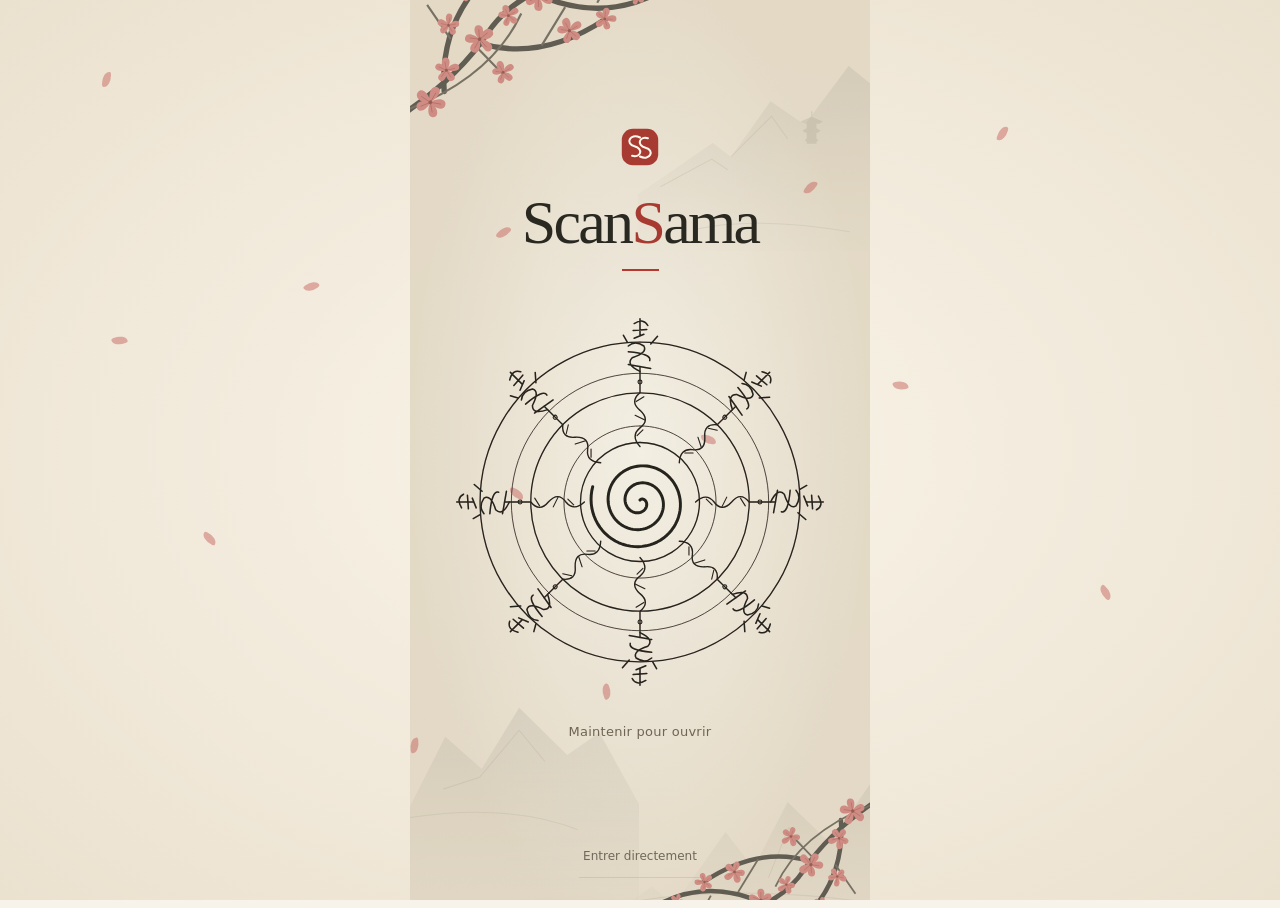
==== commit 3e40ce0b: "Add diagonal Read / Watch universe selector and AnimeSan landing page" ====
--- a/index.html
+++ b/index.html
@@ -35,6 +35,12 @@
 
 /* Hands-free reading: a single explicit play/pause action and five remembered speeds. */
 .auto-scroll-panel{border-top:1px solid var(--line);border-bottom:1px solid var(--line);margin:8px 0 14px;padding:17px 2px 14px}.auto-scroll-heading{display:flex;align-items:center;justify-content:space-between;gap:12px}.auto-scroll-heading label{font-size:13px;font-weight:500}.auto-scroll-heading output{font-size:11px;color:var(--muted);white-space:nowrap;font-variant-numeric:tabular-nums}#auto-speed{display:block;width:100%;min-height:44px;margin:8px 0 0;padding:0;border:0;background:transparent;accent-color:var(--red);cursor:pointer;touch-action:pan-y;-webkit-appearance:none;appearance:none}#auto-speed::-webkit-slider-runnable-track{height:5px;border-radius:5px;background:linear-gradient(to right,var(--red) var(--range-fill,25%),#e3d8c7 var(--range-fill,25%))}#auto-speed::-webkit-slider-thumb{-webkit-appearance:none;width:25px;height:25px;border-radius:50%;margin-top:-10px;background:#fffcf6;border:2px solid var(--red);box-shadow:0 2px 7px #4c2c1918}#auto-speed::-moz-range-track{height:5px;background:#e3d8c7;border-radius:5px}#auto-speed::-moz-range-progress{height:5px;background:var(--red);border-radius:5px}#auto-speed::-moz-range-thumb{width:22px;height:22px;background:#fffcf6;border:2px solid var(--red);border-radius:50%}.auto-speed-labels{display:flex;justify-content:space-between;font-size:10px;color:var(--muted);margin-top:-2px}#auto-toggle{display:block;width:100%;min-height:44px;margin-top:15px;font-size:13px}#auto-status{font-size:10px;line-height:1.5;color:var(--muted);margin:10px 0 0;text-align:center}#auto-quick-pause{border:0;border-radius:50%;width:44px;min-height:44px;padding:11px;background:var(--red);color:#fff8ed}#auto-quick-pause svg{display:block;width:22px;height:22px}.auto-running #reading-menu{color:var(--red)}
+/* Two universes, one diagonal. Clipped surfaces retain full keyboard buttons. */
+body.portal-mode{overflow:hidden}#universe-gate{position:fixed;inset:0;z-index:60;isolation:isolate;background:#15131b;opacity:0;transition:opacity 1.25s ease;min-height:100dvh}.entered #universe-gate{opacity:1}#universe-gate.closing{opacity:0;pointer-events:none;transition:opacity .8s ease}.portal-mode #app-root{opacity:0!important;pointer-events:none}.universe-choice{position:absolute;inset:0;width:100%;height:100%;padding:0;border:0;border-radius:0;overflow:hidden;isolation:isolate;color:#fff8ec;background:transparent!important;text-align:left;transition:none;touch-action:manipulation}.universe-choice:active:not(:disabled){transform:none}.universe-read{clip-path:polygon(0 0,100% 0,0 100%);z-index:2}.universe-watch{clip-path:polygon(100% 0,100% 100%,0 100%);z-index:1}.choice-art,.choice-shade{position:absolute;inset:0;pointer-events:none}.choice-art{background-repeat:no-repeat;background-size:cover;transition:transform 1s cubic-bezier(.16,1,.3,1),filter .6s ease}.universe-read .choice-art{background-image:url('./portal-read.svg');background-position:35% 22%;transform-origin:25% 25%;filter:saturate(0)}.universe-watch .choice-art{background-image:url('./portal-watch.svg');background-position:66% 70%;transform-origin:75% 75%}.universe-read .choice-shade{background:linear-gradient(140deg,#1716119c,transparent 58%),linear-gradient(0deg,#17161166,transparent 65%)}.universe-watch .choice-shade{background:linear-gradient(0deg,#140c29d9,transparent 72%),linear-gradient(100deg,transparent 40%,#18112e33)}.choice-label{position:absolute;z-index:3;display:flex;flex-direction:column;gap:10px;pointer-events:none;filter:drop-shadow(0 2px 10px #0005)}.universe-read .choice-label{left:9%;top:17%}.universe-watch .choice-label{right:8%;bottom:max(10%,calc(env(safe-area-inset-bottom) + 36px));text-align:right}.choice-brand{font:12px system-ui;letter-spacing:3px;text-transform:uppercase}.choice-action{display:flex;align-items:center;gap:22px;font:clamp(52px,9vw,112px)/1 Georgia,serif;letter-spacing:-3px}.choice-action svg{width:35px;height:35px;flex-shrink:0;transition:translate .4s var(--ease)}.universe-watch .choice-action{justify-content:flex-end}.universe-seam{position:absolute;inset:0;pointer-events:none;z-index:4;clip-path:polygon(99.5% 0,100% 0,.5% 100%,0 100%);background:#f7f0e2;box-shadow:0 0 30px white}.universe-choice:focus-visible{outline:none}.universe-choice:focus-visible .choice-label{outline:2px solid #fff8ed;outline-offset:16px;border-radius:5px}.universe-choice:focus-visible .choice-art{filter:brightness(1.12)}.universe-watch:focus-visible .choice-art{filter:brightness(1.12)}.change-universe{display:grid;place-items:center;width:44px;min-height:44px;border-radius:50%;padding:11px;background:transparent;border:1px solid var(--line);color:var(--muted)}.change-universe svg{width:21px;height:21px}.anime-mode{background:#100d1d;color:#fff8f1}.anime-mode #app-root{padding:0}.anime-mode .app-header,.anime-mode .tabbar{display:none}.anime-view{position:relative;isolation:isolate;min-height:100dvh;max-width:none;overflow:hidden;padding:26px max(24px,calc((100vw - 1100px)/2))}.anime-wallpaper{position:absolute;inset:0;z-index:-2;background:linear-gradient(90deg,#100d1ded,#100d1d33),linear-gradient(0deg,#100d1d,transparent 75%),url('./portal-watch.svg') 70% 50%/cover no-repeat}.anime-top{display:flex;justify-content:space-between;align-items:center;gap:20px}.anime-top span{font-size:10px;text-transform:uppercase;letter-spacing:3px;color:#e3d6f6}.anime-top .back-button{background:#100d1d66;color:#fff8f1;border-color:#ffffff30}.anime-intro{padding:clamp(100px,20vh,190px) 0 100px;max-width:800px}.anime-kicker{font-size:10px;letter-spacing:3px;text-transform:uppercase;color:#e6d6f2}.anime-intro h1{font:clamp(64px,12vw,136px)/1 Georgia;letter-spacing:-5px;color:#fff8f1;margin:22px 0;max-width:none}.anime-intro h1 span{color:#cbb5ff}.anime-intro p{font-size:16px;color:#e5d9ef;margin-bottom:35px}.anime-read{display:flex;align-items:center;gap:18px;font-size:13px;color:#fff8f1;background:#ffffff12;border-color:#ffffff30;backdrop-filter:blur(8px)}.anime-read svg{width:20px;height:20px}.anime-read:hover{background:#ffffff24}
+@media(hover:hover) and (pointer:fine){.universe-choice:hover .choice-art{transform:scale(1.04)}.universe-choice:hover .choice-action svg{translate:6px 0}.universe-choice:hover .choice-brand{letter-spacing:3.6px}}
+@media(max-width:600px){.universe-read .choice-art{background-size:auto 70%;background-position:36% 0;background-color:#e8dfd0}.universe-watch .choice-art{background-size:auto 72%;background-position:65% 100%;background-color:#40305e}.universe-read .choice-label{left:8%;top:max(11%,calc(env(safe-area-inset-top) + 30px))}.universe-watch .choice-label{right:7%;bottom:max(8%,calc(env(safe-area-inset-bottom) + 30px))}.choice-action{font-size:clamp(50px,15vw,72px);letter-spacing:-2px;gap:14px}.choice-action svg{width:26px;height:26px}.choice-brand{font-size:10px;letter-spacing:2.5px}.universe-seam{clip-path:polygon(99% 0,100% 0,1% 100%,0 100%)}.anime-view{padding:24px 22px}.anime-wallpaper{background-position:center,center,65% 50%;background-image:linear-gradient(0deg,#100d1df5,transparent 90%),linear-gradient(90deg,#100d1d88,transparent),url('./portal-watch.svg')}.anime-intro{padding-top:42dvh;padding-bottom:60px}.anime-intro h1{font-size:76px;letter-spacing:-3px}.anime-kicker{font-size:9px}.anime-intro p{font-size:14px}}
+@media(max-height:500px){.choice-action{font-size:56px}.universe-read .choice-label{top:16%}.universe-watch .choice-label{bottom:12%}.anime-intro{padding-top:65px}.anime-intro h1{font-size:76px}.anime-wallpaper{background-position:70% 30%}}
+@media(prefers-reduced-motion:reduce){#universe-gate,#universe-gate.closing{transition:opacity .15s}.choice-art,.choice-action svg{transition:none}.universe-choice:hover .choice-art{transform:none}}
 </style></head><body class="gated"><section id="entrance" aria-label="Entrée de ScanSama"><svg class="japan-scene" viewBox="0 0 430 900" preserveAspectRatio="xMidYMid slice" aria-hidden="true"><defs>
 <linearGradient id="mountain-fade" x2="0" y2="1"><stop stop-color="#666459" stop-opacity=".2"/><stop offset="1" stop-color="#999283" stop-opacity=".02"/></linearGradient>
 <radialGradient id="paper-light"><stop stop-color="#fffdf5"/><stop offset="1" stop-color="#eae0ce"/></radialGradient>
@@ -50,8 +56,8 @@
 <use href="#branch" transform="translate(0 15)"/><use href="#branch" transform="translate(430 881) rotate(180) scale(.85)"/>
 <path d="M0 0H430V900H0Z" fill="#c6bba1" opacity=".2" filter="url(#paper-grain)"/>
 </svg><div class="floating-petals" aria-hidden="true"><i class="sakura-petal" style="--x:8%;--y:8%;--angle:0deg;--time:2.5s;--delay:0.0s"></i><i class="sakura-petal" style="--x:39%;--y:25%;--angle:39deg;--time:3.0s;--delay:-0.37s"></i><i class="sakura-petal" style="--x:70%;--y:42%;--angle:78deg;--time:3.5s;--delay:-0.74s"></i><i class="sakura-petal" style="--x:16%;--y:59%;--angle:117deg;--time:4.0s;--delay:-1.1099999999999999s"></i><i class="sakura-petal" style="--x:47%;--y:76%;--angle:156deg;--time:2.5s;--delay:-1.48s"></i><i class="sakura-petal" style="--x:78%;--y:14%;--angle:195deg;--time:3.0s;--delay:-1.85s"></i><i class="sakura-petal" style="--x:24%;--y:31%;--angle:234deg;--time:3.5s;--delay:-2.2199999999999998s"></i><i class="sakura-petal" style="--x:55%;--y:48%;--angle:273deg;--time:4.0s;--delay:-2.59s"></i><i class="sakura-petal" style="--x:86%;--y:65%;--angle:312deg;--time:2.5s;--delay:-2.96s"></i><i class="sakura-petal" style="--x:32%;--y:82%;--angle:351deg;--time:3.0s;--delay:-3.33s"></i><i class="sakura-petal" style="--x:63%;--y:20%;--angle:390deg;--time:3.5s;--delay:-3.7s"></i><i class="sakura-petal" style="--x:9%;--y:37%;--angle:429deg;--time:4.0s;--delay:-4.07s"></i><i class="sakura-petal" style="--x:40%;--y:54%;--angle:468deg;--time:2.5s;--delay:-4.4399999999999995s"></i></div><div class="entrance-content"><div class="entrance-monogram"><svg class="ss-mark" viewBox="0 0 48 48" fill="none" aria-hidden="true"><rect x="1" y="1" width="46" height="46" rx="14" fill="currentColor"/><g stroke="#fff8ed" stroke-width="2.6" stroke-linecap="round"><path d="M24 12c-13-6-19 8-7 11s8 15-3 12"/><path d="M34 13c-11-3-15 9-3 12s6 17-7 11"/></g></svg></div><h1 class="scansama-wordmark">Scan<span class="wordmark-second">S</span>ama</h1><span class="title-stroke" aria-hidden="true"></span><div class="seal-stage"><div class="seal-rays" aria-hidden="true"><i class="power-ray" style="--a:0.0deg;--length:80px;--delay:-0.0s"></i><i class="power-ray" style="--a:22.5deg;--length:97px;--delay:-0.35s"></i><i class="power-ray" style="--a:45.0deg;--length:114px;--delay:-0.7s"></i><i class="power-ray" style="--a:67.5deg;--length:131px;--delay:-1.0499999999999998s"></i><i class="power-ray" style="--a:90.0deg;--length:80px;--delay:-1.4s"></i><i class="power-ray" style="--a:112.5deg;--length:97px;--delay:-0.0s"></i><i class="power-ray" style="--a:135.0deg;--length:114px;--delay:-0.35s"></i><i class="power-ray" style="--a:157.5deg;--length:131px;--delay:-0.7s"></i><i class="power-ray" style="--a:180.0deg;--length:80px;--delay:-1.0499999999999998s"></i><i class="power-ray" style="--a:202.5deg;--length:97px;--delay:-1.4s"></i><i class="power-ray" style="--a:225.0deg;--length:114px;--delay:-0.0s"></i><i class="power-ray" style="--a:247.5deg;--length:131px;--delay:-0.35s"></i><i class="power-ray" style="--a:270.0deg;--length:80px;--delay:-0.7s"></i><i class="power-ray" style="--a:292.5deg;--length:97px;--delay:-1.0499999999999998s"></i><i class="power-ray" style="--a:315.0deg;--length:114px;--delay:-1.4s"></i><i class="power-ray" style="--a:337.5deg;--length:131px;--delay:-0.0s"></i></div><button id="seal-button" aria-label="Maintenir pour ouvrir ScanSama" aria-describedby="seal-hint"><svg id="seal-art" viewBox="0 0 400 400" aria-hidden="true"><defs><filter id="red-aura" x="-50%" y="-50%" width="200%" height="200%"><feGaussianBlur stdDeviation="2"/></filter></defs><g fill="none" stroke="#24241f" stroke-linecap="round" stroke-linejoin="round"><path d="M200.00,198.00 L200.20,197.76 L200.44,197.55 L200.71,197.36 L201.03,197.20 L201.37,197.08 L201.75,197.00 L202.15,196.97 L202.56,196.98 L202.99,197.05 L203.43,197.16 L203.87,197.34 L204.30,197.57 L204.72,197.85 L205.12,198.19 L205.50,198.59 L205.84,199.04 L206.15,199.54 L206.41,200.08 L206.62,200.67 L206.78,201.29 L206.87,201.95 L206.90,202.63 L206.87,203.34 L206.76,204.05 L206.57,204.78 L206.31,205.50 L205.98,206.21 L205.56,206.90 L205.07,207.56 L204.50,208.19 L203.87,208.78 L203.16,209.32 L202.39,209.80 L201.55,210.21 L200.66,210.55 L199.73,210.82 L198.75,210.99 L197.74,211.08 L196.71,211.08 L195.66,210.97 L194.60,210.77 L193.55,210.46 L192.51,210.05 L191.49,209.53 L190.51,208.92 L189.57,208.20 L188.68,207.38 L187.86,206.48 L187.11,205.48 L186.45,204.40 L185.87,203.25 L185.40,202.03 L185.03,200.75 L184.78,199.43 L184.65,198.06 L184.64,196.67 L184.76,195.26 L185.00,193.84 L185.39,192.44 L185.90,191.05 L186.55,189.70 L187.32,188.39 L188.23,187.14 L189.25,185.96 L190.40,184.87 L191.65,183.86 L193.01,182.96 L194.46,182.18 L195.99,181.52 L197.60,181.00 L199.27,180.62 L200.99,180.38 L202.74,180.30 L204.51,180.38 L206.30,180.62 L208.07,181.02 L209.82,181.59 L211.53,182.32 L213.19,183.21 L214.79,184.25 L216.30,185.45 L217.71,186.79 L219.01,188.27 L220.18,189.88 L221.22,191.60 L222.11,193.42 L222.85,195.34 L223.41,197.34 L223.80,199.40 L224.00,201.51 L224.02,203.65 L223.84,205.80 L223.47,207.95 L222.91,210.08 L222.15,212.18 L221.20,214.21 L220.06,216.17 L218.74,218.04 L217.24,219.80 L215.58,221.44 L213.76,222.93 L211.80,224.27 L209.71,225.45 L207.50,226.44 L205.20,227.23 L202.81,227.83 L200.35,228.21 L197.86,228.38 L195.33,228.32 L192.80,228.04 L190.28,227.53 L187.80,226.79 L185.37,225.83 L183.02,224.65 L180.77,223.25 L178.63,221.64 L176.62,219.84 L174.77,217.85 L173.08,215.69 L171.59,213.37 L170.29,210.91 L169.21,208.32 L168.36,205.62 L167.75,202.84 L167.38,200.00 L167.26,197.11 L167.40,194.20 L167.79,191.30 L168.45,188.42 L169.37,185.59 L170.54,182.83 L171.97,180.17 L173.63,177.62 L175.53,175.22 L177.64,172.97 L179.96,170.91 L182.48,169.05 L185.16,167.41 L188.00,166.00 L190.97,164.84 L194.06,163.94 L197.23,163.31 L200.47,162.97 L203.74,162.91 L207.03,163.14 L210.31,163.66 L213.55,164.48 L216.72,165.59 L219.81,166.98 L222.78,168.65 L225.60,170.59 L228.26,172.78 L230.74,175.22 L233.00,177.88 L235.03,180.74 L236.81,183.80 L238.32,187.01 L239.56,190.37 L240.49,193.85 L241.12,197.41 L241.43,201.04 L241.42,204.70 L241.09,208.37 L240.43,212.02 L239.45,215.62 L238.14,219.13 L236.52,222.54 L234.60,225.81 L232.38,228.91 L229.88,231.82 L227.12,234.51 L224.12,236.97 L220.89,239.16 L217.47,241.07 L213.87,242.68 L210.12,243.97 L206.25,244.93 L202.29,245.55 L198.27,245.82 L194.22,245.74 L190.17,245.29 L186.16,244.49 L182.21,243.33 L178.36,241.81 L174.64,239.96 L171.08,237.77 L167.71,235.26 L164.56,232.46 L161.65,229.37 L159.01,226.01 L156.66,222.43 L154.63,218.62 L152.94,214.64 L151.60,210.50 L150.62,206.24 L150.02,201.89 L149.80,197.47 L149.97,193.04 L150.54,188.62 L151.50,184.24" stroke-width="3"/><path d="M200 139a61 61 0 1 1-.01 0" stroke-width="1.35"/><path d="M200 122a78 78 0 1 1-.01 0" stroke-width="0.8"/><path d="M200 88a112 112 0 1 1-.01 0" stroke-width="1.35"/><path d="M200 68a132 132 0 1 1-.01 0" stroke-width="0.8"/><path d="M200 36a164 164 0 1 1-.01 0" stroke-width="1.35"/><path d="M200 143Q190 132 200 124Q211 116 200 106Q189 97 200 88L200 61" stroke-width="1.4" transform="rotate(0 200 200)"/><path d="M197 132L203 126M195 111L205 116M196 97L204 92" stroke-width="1.1" transform="rotate(0 200 200)"/><path d="M200 66Q185 59 192 52Q208 47 204 40Q195 34 188 40M188 46Q212 48 210 55M188 59L211 63M194 32L204 28M200 29L200 12M194 17Q204 11 208 19M193 24L207 23M187 36L183 29M211 38L218 30" stroke-width="1.55" transform="rotate(0 200 200)"/><path d="M198 77a2 2 0 1 1 4 0a2 2 0 1 1-4 0" stroke-width="1.1" transform="rotate(0 200 200)"/><path d="M200 143Q190 132 200 124Q211 116 200 106Q189 97 200 88L200 61" stroke-width="1.4" transform="rotate(45 200 200)"/><path d="M197 132L203 126M195 111L205 116M196 97L204 92" stroke-width="1.1" transform="rotate(45 200 200)"/><path d="M200 66Q185 59 192 52Q208 47 204 40Q195 34 188 40M188 46Q212 48 210 55M188 59L211 63M194 32L204 28M200 29L200 12M194 17Q204 11 208 19M193 24L207 23M187 36L183 29M211 38L218 30" stroke-width="1.55" transform="rotate(45 200 200)"/><path d="M198 77a2 2 0 1 1 4 0a2 2 0 1 1-4 0" stroke-width="1.1" transform="rotate(45 200 200)"/><path d="M200 143Q190 132 200 124Q211 116 200 106Q189 97 200 88L200 61" stroke-width="1.4" transform="rotate(90 200 200)"/><path d="M197 132L203 126M195 111L205 116M196 97L204 92" stroke-width="1.1" transform="rotate(90 200 200)"/><path d="M200 66Q185 59 192 52Q208 47 204 40Q195 34 188 40M188 46Q212 48 210 55M188 59L211 63M194 32L204 28M200 29L200 12M194 17Q204 11 208 19M193 24L207 23M187 36L183 29M211 38L218 30" stroke-width="1.55" transform="rotate(90 200 200)"/><path d="M198 77a2 2 0 1 1 4 0a2 2 0 1 1-4 0" stroke-width="1.1" transform="rotate(90 200 200)"/><path d="M200 143Q190 132 200 124Q211 116 200 106Q189 97 200 88L200 61" stroke-width="1.4" transform="rotate(135 200 200)"/><path d="M197 132L203 126M195 111L205 116M196 97L204 92" stroke-width="1.1" transform="rotate(135 200 200)"/><path d="M200 66Q185 59 192 52Q208 47 204 40Q195 34 188 40M188 46Q212 48 210 55M188 59L211 63M194 32L204 28M200 29L200 12M194 17Q204 11 208 19M193 24L207 23M187 36L183 29M211 38L218 30" stroke-width="1.55" transform="rotate(135 200 200)"/><path d="M198 77a2 2 0 1 1 4 0a2 2 0 1 1-4 0" stroke-width="1.1" transform="rotate(135 200 200)"/><path d="M200 143Q190 132 200 124Q211 116 200 106Q189 97 200 88L200 61" stroke-width="1.4" transform="rotate(180 200 200)"/><path d="M197 132L203 126M195 111L205 116M196 97L204 92" stroke-width="1.1" transform="rotate(180 200 200)"/><path d="M200 66Q185 59 192 52Q208 47 204 40Q195 34 188 40M188 46Q212 48 210 55M188 59L211 63M194 32L204 28M200 29L200 12M194 17Q204 11 208 19M193 24L207 23M187 36L183 29M211 38L218 30" stroke-width="1.55" transform="rotate(180 200 200)"/><path d="M198 77a2 2 0 1 1 4 0a2 2 0 1 1-4 0" stroke-width="1.1" transform="rotate(180 200 200)"/><path d="M200 143Q190 132 200 124Q211 116 200 106Q189 97 200 88L200 61" stroke-width="1.4" transform="rotate(225 200 200)"/><path d="M197 132L203 126M195 111L205 116M196 97L204 92" stroke-width="1.1" transform="rotate(225 200 200)"/><path d="M200 66Q185 59 192 52Q208 47 204 40Q195 34 188 40M188 46Q212 48 210 55M188 59L211 63M194 32L204 28M200 29L200 12M194 17Q204 11 208 19M193 24L207 23M187 36L183 29M211 38L218 30" stroke-width="1.55" transform="rotate(225 200 200)"/><path d="M198 77a2 2 0 1 1 4 0a2 2 0 1 1-4 0" stroke-width="1.1" transform="rotate(225 200 200)"/><path d="M200 143Q190 132 200 124Q211 116 200 106Q189 97 200 88L200 61" stroke-width="1.4" transform="rotate(270 200 200)"/><path d="M197 132L203 126M195 111L205 116M196 97L204 92" stroke-width="1.1" transform="rotate(270 200 200)"/><path d="M200 66Q185 59 192 52Q208 47 204 40Q195 34 188 40M188 46Q212 48 210 55M188 59L211 63M194 32L204 28M200 29L200 12M194 17Q204 11 208 19M193 24L207 23M187 36L183 29M211 38L218 30" stroke-width="1.55" transform="rotate(270 200 200)"/><path d="M198 77a2 2 0 1 1 4 0a2 2 0 1 1-4 0" stroke-width="1.1" transform="rotate(270 200 200)"/><path d="M200 143Q190 132 200 124Q211 116 200 106Q189 97 200 88L200 61" stroke-width="1.4" transform="rotate(315 200 200)"/><path d="M197 132L203 126M195 111L205 116M196 97L204 92" stroke-width="1.1" transform="rotate(315 200 200)"/><path d="M200 66Q185 59 192 52Q208 47 204 40Q195 34 188 40M188 46Q212 48 210 55M188 59L211 63M194 32L204 28M200 29L200 12M194 17Q204 11 208 19M193 24L207 23M187 36L183 29M211 38L218 30" stroke-width="1.55" transform="rotate(315 200 200)"/><path d="M198 77a2 2 0 1 1 4 0a2 2 0 1 1-4 0" stroke-width="1.1" transform="rotate(315 200 200)"/></g><g fill="none" stroke="#bd332c" stroke-linecap="round" stroke-linejoin="round"><path class="seal-trace" d="M200.00,198.00 L200.20,197.76 L200.44,197.55 L200.71,197.36 L201.03,197.20 L201.37,197.08 L201.75,197.00 L202.15,196.97 L202.56,196.98 L202.99,197.05 L203.43,197.16 L203.87,197.34 L204.30,197.57 L204.72,197.85 L205.12,198.19 L205.50,198.59 L205.84,199.04 L206.15,199.54 L206.41,200.08 L206.62,200.67 L206.78,201.29 L206.87,201.95 L206.90,202.63 L206.87,203.34 L206.76,204.05 L206.57,204.78 L206.31,205.50 L205.98,206.21 L205.56,206.90 L205.07,207.56 L204.50,208.19 L203.87,208.78 L203.16,209.32 L202.39,209.80 L201.55,210.21 L200.66,210.55 L199.73,210.82 L198.75,210.99 L197.74,211.08 L196.71,211.08 L195.66,210.97 L194.60,210.77 L193.55,210.46 L192.51,210.05 L191.49,209.53 L190.51,208.92 L189.57,208.20 L188.68,207.38 L187.86,206.48 L187.11,205.48 L186.45,204.40 L185.87,203.25 L185.40,202.03 L185.03,200.75 L184.78,199.43 L184.65,198.06 L184.64,196.67 L184.76,195.26 L185.00,193.84 L185.39,192.44 L185.90,191.05 L186.55,189.70 L187.32,188.39 L188.23,187.14 L189.25,185.96 L190.40,184.87 L191.65,183.86 L193.01,182.96 L194.46,182.18 L195.99,181.52 L197.60,181.00 L199.27,180.62 L200.99,180.38 L202.74,180.30 L204.51,180.38 L206.30,180.62 L208.07,181.02 L209.82,181.59 L211.53,182.32 L213.19,183.21 L214.79,184.25 L216.30,185.45 L217.71,186.79 L219.01,188.27 L220.18,189.88 L221.22,191.60 L222.11,193.42 L222.85,195.34 L223.41,197.34 L223.80,199.40 L224.00,201.51 L224.02,203.65 L223.84,205.80 L223.47,207.95 L222.91,210.08 L222.15,212.18 L221.20,214.21 L220.06,216.17 L218.74,218.04 L217.24,219.80 L215.58,221.44 L213.76,222.93 L211.80,224.27 L209.71,225.45 L207.50,226.44 L205.20,227.23 L202.81,227.83 L200.35,228.21 L197.86,228.38 L195.33,228.32 L192.80,228.04 L190.28,227.53 L187.80,226.79 L185.37,225.83 L183.02,224.65 L180.77,223.25 L178.63,221.64 L176.62,219.84 L174.77,217.85 L173.08,215.69 L171.59,213.37 L170.29,210.91 L169.21,208.32 L168.36,205.62 L167.75,202.84 L167.38,200.00 L167.26,197.11 L167.40,194.20 L167.79,191.30 L168.45,188.42 L169.37,185.59 L170.54,182.83 L171.97,180.17 L173.63,177.62 L175.53,175.22 L177.64,172.97 L179.96,170.91 L182.48,169.05 L185.16,167.41 L188.00,166.00 L190.97,164.84 L194.06,163.94 L197.23,163.31 L200.47,162.97 L203.74,162.91 L207.03,163.14 L210.31,163.66 L213.55,164.48 L216.72,165.59 L219.81,166.98 L222.78,168.65 L225.60,170.59 L228.26,172.78 L230.74,175.22 L233.00,177.88 L235.03,180.74 L236.81,183.80 L238.32,187.01 L239.56,190.37 L240.49,193.85 L241.12,197.41 L241.43,201.04 L241.42,204.70 L241.09,208.37 L240.43,212.02 L239.45,215.62 L238.14,219.13 L236.52,222.54 L234.60,225.81 L232.38,228.91 L229.88,231.82 L227.12,234.51 L224.12,236.97 L220.89,239.16 L217.47,241.07 L213.87,242.68 L210.12,243.97 L206.25,244.93 L202.29,245.55 L198.27,245.82 L194.22,245.74 L190.17,245.29 L186.16,244.49 L182.21,243.33 L178.36,241.81 L174.64,239.96 L171.08,237.77 L167.71,235.26 L164.56,232.46 L161.65,229.37 L159.01,226.01 L156.66,222.43 L154.63,218.62 L152.94,214.64 L151.60,210.50 L150.62,206.24 L150.02,201.89 L149.80,197.47 L149.97,193.04 L150.54,188.62 L151.50,184.24" stroke-width="3.25" pathLength="1" data-start="0" data-end="0.32"/><path class="seal-trace" d="M200 139a61 61 0 1 1-.01 0" stroke-width="1.6" pathLength="1" data-start="0.2" data-end="0.42"/><path class="seal-trace" d="M200 122a78 78 0 1 1-.01 0" stroke-width="1.05" pathLength="1" data-start="0.3" data-end="0.54"/><path class="seal-trace" d="M200 88a112 112 0 1 1-.01 0" stroke-width="1.6" pathLength="1" data-start="0.47" data-end="0.72"/><path class="seal-trace" d="M200 68a132 132 0 1 1-.01 0" stroke-width="1.05" pathLength="1" data-start="0.63" data-end="0.89"/><path class="seal-trace" d="M200 36a164 164 0 1 1-.01 0" stroke-width="1.6" pathLength="1" data-start="0.81" data-end="1"/><path class="seal-trace" d="M200 143Q190 132 200 124Q211 116 200 106Q189 97 200 88L200 61" stroke-width="1.65" pathLength="1" data-start="0.36" data-end="0.72" transform="rotate(0 200 200)"/><path class="seal-trace" d="M197 132L203 126M195 111L205 116M196 97L204 92" stroke-width="1.35" pathLength="1" data-start="0.49" data-end="0.78" transform="rotate(0 200 200)"/><path class="seal-trace" d="M200 66Q185 59 192 52Q208 47 204 40Q195 34 188 40M188 46Q212 48 210 55M188 59L211 63M194 32L204 28M200 29L200 12M194 17Q204 11 208 19M193 24L207 23M187 36L183 29M211 38L218 30" stroke-width="1.8" pathLength="1" data-start="0.67" data-end="0.96" transform="rotate(0 200 200)"/><path class="seal-trace" d="M198 77a2 2 0 1 1 4 0a2 2 0 1 1-4 0" stroke-width="1.35" pathLength="1" data-start="0.57" data-end="0.82" transform="rotate(0 200 200)"/><path class="seal-trace" d="M200 143Q190 132 200 124Q211 116 200 106Q189 97 200 88L200 61" stroke-width="1.65" pathLength="1" data-start="0.363" data-end="0.72" transform="rotate(45 200 200)"/><path class="seal-trace" d="M197 132L203 126M195 111L205 116M196 97L204 92" stroke-width="1.35" pathLength="1" data-start="0.493" data-end="0.78" transform="rotate(45 200 200)"/><path class="seal-trace" d="M200 66Q185 59 192 52Q208 47 204 40Q195 34 188 40M188 46Q212 48 210 55M188 59L211 63M194 32L204 28M200 29L200 12M194 17Q204 11 208 19M193 24L207 23M187 36L183 29M211 38L218 30" stroke-width="1.8" pathLength="1" data-start="0.673" data-end="0.96" transform="rotate(45 200 200)"/><path class="seal-trace" d="M198 77a2 2 0 1 1 4 0a2 2 0 1 1-4 0" stroke-width="1.35" pathLength="1" data-start="0.57" data-end="0.82" transform="rotate(45 200 200)"/><path class="seal-trace" d="M200 143Q190 132 200 124Q211 116 200 106Q189 97 200 88L200 61" stroke-width="1.65" pathLength="1" data-start="0.366" data-end="0.72" transform="rotate(90 200 200)"/><path class="seal-trace" d="M197 132L203 126M195 111L205 116M196 97L204 92" stroke-width="1.35" pathLength="1" data-start="0.496" data-end="0.78" transform="rotate(90 200 200)"/><path class="seal-trace" d="M200 66Q185 59 192 52Q208 47 204 40Q195 34 188 40M188 46Q212 48 210 55M188 59L211 63M194 32L204 28M200 29L200 12M194 17Q204 11 208 19M193 24L207 23M187 36L183 29M211 38L218 30" stroke-width="1.8" pathLength="1" data-start="0.676" data-end="0.96" transform="rotate(90 200 200)"/><path class="seal-trace" d="M198 77a2 2 0 1 1 4 0a2 2 0 1 1-4 0" stroke-width="1.35" pathLength="1" data-start="0.57" data-end="0.82" transform="rotate(90 200 200)"/><path class="seal-trace" d="M200 143Q190 132 200 124Q211 116 200 106Q189 97 200 88L200 61" stroke-width="1.65" pathLength="1" data-start="0.369" data-end="0.72" transform="rotate(135 200 200)"/><path class="seal-trace" d="M197 132L203 126M195 111L205 116M196 97L204 92" stroke-width="1.35" pathLength="1" data-start="0.499" data-end="0.78" transform="rotate(135 200 200)"/><path class="seal-trace" d="M200 66Q185 59 192 52Q208 47 204 40Q195 34 188 40M188 46Q212 48 210 55M188 59L211 63M194 32L204 28M200 29L200 12M194 17Q204 11 208 19M193 24L207 23M187 36L183 29M211 38L218 30" stroke-width="1.8" pathLength="1" data-start="0.679" data-end="0.96" transform="rotate(135 200 200)"/><path class="seal-trace" d="M198 77a2 2 0 1 1 4 0a2 2 0 1 1-4 0" stroke-width="1.35" pathLength="1" data-start="0.57" data-end="0.82" transform="rotate(135 200 200)"/><path class="seal-trace" d="M200 143Q190 132 200 124Q211 116 200 106Q189 97 200 88L200 61" stroke-width="1.65" pathLength="1" data-start="0.372" data-end="0.72" transform="rotate(180 200 200)"/><path class="seal-trace" d="M197 132L203 126M195 111L205 116M196 97L204 92" stroke-width="1.35" pathLength="1" data-start="0.502" data-end="0.78" transform="rotate(180 200 200)"/><path class="seal-trace" d="M200 66Q185 59 192 52Q208 47 204 40Q195 34 188 40M188 46Q212 48 210 55M188 59L211 63M194 32L204 28M200 29L200 12M194 17Q204 11 208 19M193 24L207 23M187 36L183 29M211 38L218 30" stroke-width="1.8" pathLength="1" data-start="0.682" data-end="0.96" transform="rotate(180 200 200)"/><path class="seal-trace" d="M198 77a2 2 0 1 1 4 0a2 2 0 1 1-4 0" stroke-width="1.35" pathLength="1" data-start="0.57" data-end="0.82" transform="rotate(180 200 200)"/><path class="seal-trace" d="M200 143Q190 132 200 124Q211 116 200 106Q189 97 200 88L200 61" stroke-width="1.65" pathLength="1" data-start="0.375" data-end="0.72" transform="rotate(225 200 200)"/><path class="seal-trace" d="M197 132L203 126M195 111L205 116M196 97L204 92" stroke-width="1.35" pathLength="1" data-start="0.505" data-end="0.78" transform="rotate(225 200 200)"/><path class="seal-trace" d="M200 66Q185 59 192 52Q208 47 204 40Q195 34 188 40M188 46Q212 48 210 55M188 59L211 63M194 32L204 28M200 29L200 12M194 17Q204 11 208 19M193 24L207 23M187 36L183 29M211 38L218 30" stroke-width="1.8" pathLength="1" data-start="0.685" data-end="0.96" transform="rotate(225 200 200)"/><path class="seal-trace" d="M198 77a2 2 0 1 1 4 0a2 2 0 1 1-4 0" stroke-width="1.35" pathLength="1" data-start="0.57" data-end="0.82" transform="rotate(225 200 200)"/><path class="seal-trace" d="M200 143Q190 132 200 124Q211 116 200 106Q189 97 200 88L200 61" stroke-width="1.65" pathLength="1" data-start="0.378" data-end="0.72" transform="rotate(270 200 200)"/><path class="seal-trace" d="M197 132L203 126M195 111L205 116M196 97L204 92" stroke-width="1.35" pathLength="1" data-start="0.508" data-end="0.78" transform="rotate(270 200 200)"/><path class="seal-trace" d="M200 66Q185 59 192 52Q208 47 204 40Q195 34 188 40M188 46Q212 48 210 55M188 59L211 63M194 32L204 28M200 29L200 12M194 17Q204 11 208 19M193 24L207 23M187 36L183 29M211 38L218 30" stroke-width="1.8" pathLength="1" data-start="0.6880000000000001" data-end="0.96" transform="rotate(270 200 200)"/><path class="seal-trace" d="M198 77a2 2 0 1 1 4 0a2 2 0 1 1-4 0" stroke-width="1.35" pathLength="1" data-start="0.57" data-end="0.82" transform="rotate(270 200 200)"/><path class="seal-trace" d="M200 143Q190 132 200 124Q211 116 200 106Q189 97 200 88L200 61" stroke-width="1.65" pathLength="1" data-start="0.381" data-end="0.72" transform="rotate(315 200 200)"/><path class="seal-trace" d="M197 132L203 126M195 111L205 116M196 97L204 92" stroke-width="1.35" pathLength="1" data-start="0.511" data-end="0.78" transform="rotate(315 200 200)"/><path class="seal-trace" d="M200 66Q185 59 192 52Q208 47 204 40Q195 34 188 40M188 46Q212 48 210 55M188 59L211 63M194 32L204 28M200 29L200 12M194 17Q204 11 208 19M193 24L207 23M187 36L183 29M211 38L218 30" stroke-width="1.8" pathLength="1" data-start="0.6910000000000001" data-end="0.96" transform="rotate(315 200 200)"/><path class="seal-trace" d="M198 77a2 2 0 1 1 4 0a2 2 0 1 1-4 0" stroke-width="1.35" pathLength="1" data-start="0.57" data-end="0.82" transform="rotate(315 200 200)"/></g></svg></button></div><div class="entrance-instructions"><p id="seal-hint">Maintenir pour ouvrir</p></div></div><button id="enter-direct" class="enter-direct">Entrer directement</button><span id="entrance-status" class="sr-only" role="status"></span><div class="entrance-flash" aria-hidden="true"></div></section>
-<div id="app-root" inert><header class="app-header"><a class="app-brand" id="app-brand" href="#home" aria-label="ScanSama — Accueil"><svg class="ss-mark" viewBox="0 0 48 48" fill="none" aria-hidden="true"><rect x="1" y="1" width="46" height="46" rx="14" fill="currentColor"/><g stroke="#fff8ed" stroke-width="2.6" stroke-linecap="round"><path d="M24 12c-13-6-19 8-7 11s8 15-3 12"/><path d="M34 13c-11-3-15 9-3 12s6 17-7 11"/></g></svg><span>Scan<span class="wordmark-second">S</span>ama</span></a><span class="header-note" aria-hidden="true">Mangas & webtoons</span></header>
-<main>
+<section id="universe-gate" hidden inert aria-label="Choisir Lire ou Regarder"><h1 class="sr-only">Choisis ton univers</h1><button id="choose-read" class="universe-choice universe-read" aria-label="Lire — ouvrir ScanSama"><span class="choice-art" aria-hidden="true"></span><span class="choice-shade" aria-hidden="true"></span><span class="choice-label"><span class="choice-brand">ScanSama</span><span class="choice-action">Lire <svg viewBox="0 0 24 24" fill="none" stroke="currentColor" stroke-width="1.7" stroke-linecap="round" stroke-linejoin="round" aria-hidden="true"><path d="M4 12h15m-6-6 6 6-6 6"/></svg></span></span></button><button id="choose-watch" class="universe-choice universe-watch" aria-label="Regarder — ouvrir AnimeSan"><span class="choice-art" aria-hidden="true"></span><span class="choice-shade" aria-hidden="true"></span><span class="choice-label"><span class="choice-brand">AnimeSan</span><span class="choice-action">Regarder <svg viewBox="0 0 24 24" fill="none" stroke="currentColor" stroke-width="1.7" stroke-linecap="round" stroke-linejoin="round" aria-hidden="true"><path d="M4 12h15m-6-6 6 6-6 6"/></svg></span></span></button><span class="universe-seam" aria-hidden="true"></span></section><div id="app-root" inert><header class="app-header"><a class="app-brand" id="app-brand" href="#home" aria-label="ScanSama — Accueil"><svg class="ss-mark" viewBox="0 0 48 48" fill="none" aria-hidden="true"><rect x="1" y="1" width="46" height="46" rx="14" fill="currentColor"/><g stroke="#fff8ed" stroke-width="2.6" stroke-linecap="round"><path d="M24 12c-13-6-19 8-7 11s8 15-3 12"/><path d="M34 13c-11-3-15 9-3 12s6 17-7 11"/></g></svg><span>Scan<span class="wordmark-second">S</span>ama</span></a><button id="change-universe" class="change-universe" aria-label="Changer d’univers" title="Changer d’univers"><svg viewBox="0 0 24 24" fill="none" stroke="currentColor" stroke-width="1.7" stroke-linejoin="round" aria-hidden="true"><path d="M3 3h8v8H3zM13 13h8v8h-8zM14 3h7v7M10 21H3v-7"/></svg></button></header>
+<main><section id="anime-view" class="view anime-view" hidden><div class="anime-wallpaper" aria-hidden="true"></div><div class="anime-top"><button id="anime-universe" class="back-button">← Mes univers</button><span>Regarder</span></div><div class="anime-intro"><span class="anime-kicker">Un nouvel univers</span><h1>Anime<span>San</span></h1><p>La suite arrive bientôt.</p><button id="anime-read" class="anime-read">Lire sur ScanSama <svg viewBox="0 0 24 24" fill="none" stroke="currentColor" stroke-width="1.7" stroke-linecap="round" stroke-linejoin="round" aria-hidden="true"><path d="M4 12h15m-6-6 6 6-6 6"/></svg></button></div></section>
 <section id="home-view" class="view"><h1 class="view-heading">La suite<br><em>t’attend.</em></h1><div class="heading-row"><h2 class="section-title">En ce moment</h2><button class="text-button" data-go="library">Tout voir</button></div><div id="continue-list" class="continue-grid"></div><div class="heading-row"><h2 class="section-title">Ta bibliothèque</h2><button class="text-button" data-go="library">Ouvrir</button></div><div id="home-books" class="book-grid compact"></div><div class="heading-row"><h2 class="section-title">À découvrir</h2><button class="text-button" data-go="search">Explorer</button></div><div id="discover-status" class="status-box" role="status"></div><div id="discover-books" class="book-grid compact"></div><button id="discover-retry" hidden>Réessayer les suggestions</button><p class="app-footnote">Enregistré sur cet appareil · Lecture en ligne</p></section>
 <section id="library-view" class="view" hidden><h1 class="view-heading">Bibliothèque<em>.</em></h1><p id="library-count" class="intro-line"></p><div class="chip-row" aria-label="Filtrer la bibliothèque"><button class="chip" data-filter="all" aria-pressed="true">Tous</button><button class="chip" data-filter="reading" aria-pressed="false">En cours</button><button class="chip" data-filter="saved" aria-pressed="false">À lire</button></div><div class="filters"><input id="library-query" type="search" autocomplete="off" placeholder="Dans ta bibliothèque…" aria-label="Rechercher dans la bibliothèque"><select id="library-sort" aria-label="Trier la bibliothèque"><option value="recent">Récents</option><option value="title">Titre A–Z</option></select></div><div id="library-books" class="book-grid"></div><div id="library-empty" class="empty-card" hidden><p>Aucune lecture dans cette sélection.</p><button id="library-reset" hidden>Effacer les filtres</button><button class="primary" data-go="search">Trouver un manga</button></div></section>
 <section id="search-view" class="view" hidden><h1 class="view-heading">Découvrir<em>.</em></h1><div class="explore-modes" role="group" aria-label="Choisir comment découvrir les mangas"><button id="mode-browse" class="explore-mode" aria-pressed="true" aria-controls="browse-panel">Parcourir</button><button id="mode-name" class="explore-mode" aria-pressed="false" aria-controls="search-panel">Rechercher</button></div>
@@ -98,8 +104,8 @@
 function navigate(hash){if(location.hash===hash){route();return;}history.pushState(null,'',hash);route();}
 function openDetail(slug){if(currentView==='search'&&exploreMode==='browse'){explorerScroll=scrollY;const node=document.querySelector('#browse-grid [data-slug="'+slug+'"]');explorerAnchor=node?{slug,top:node.getBoundingClientRect().top}:null;}detailOrigin=activeTab;navigate('#manga/'+slug);}
 function goRead(slug,id){if(validSlug(slug)&&validChapter(id))navigate('#read/'+slug+'/'+id);}
-function showView(view){stopAutoScroll();const restoreBrowse=currentView==='detail'&&view==='search'&&exploreMode==='browse';if(currentView==='reader')savePosition();tracking=false;++readGeneration;readController?.abort();readerCleanup.splice(0).forEach(fn=>fn());++detailToken;currentView=view;closeReadingControls();$('reading-dock').hidden=view!=='reader';for(const id of ['home','library','search','detail','reader'])$(id+'-view').hidden=id!==view;document.body.classList.toggle('reader-mode',view==='reader');if(['home','library','search'].includes(view))activeTab=view;for(const b of document.querySelectorAll('.nav-tab')){if(b.dataset.go===activeTab)b.setAttribute('aria-current','page');else b.removeAttribute('aria-current');}if(view!=='reader'){$('reader-pages').replaceChildren();images=[];}window.scrollTo(0,restoreBrowse?explorerScroll:0);if(restoreBrowse&&explorerAnchor)requestAnimationFrame(()=>requestAnimationFrame(()=>{if(currentView==='search'&&exploreMode==='browse'){const node=document.querySelector('#browse-grid [data-slug="'+explorerAnchor.slug+'"]');if(node)window.scrollTo(0,scrollY+node.getBoundingClientRect().top-explorerAnchor.top);}}));if(view==='search'&&exploreMode==='browse')loadBrowse();const panel=$(view+'-view');if(view!=='reader'&&!restoreBrowse&&document.body.classList.contains('entered')&&!matchMedia('(prefers-reduced-motion: reduce)').matches){panel.getAnimations?.().forEach(a=>a.cancel());panel.animate?.([{opacity:0,transform:'translateY(6px)'},{opacity:1,transform:'translateY(0)'}],{duration:280,easing:'cubic-bezier(.2,.7,.2,1)'});}document.title='ScanSama · '+({home:'Accueil',library:'Bibliothèque',search:'Découvrir',detail:'Manga',reader:'Lecture'}[view]);}
-function route(){const hash=location.hash||'#home',read=hash.match(/^#read\/([a-z0-9-]+)\/([^/]+)$/),detail=hash.match(/^#manga\/([a-z0-9-]+)$/);if(read&&validSlug(read[1])&&validChapter(read[2])){showView('reader');loadReader(read[1],read[2]);}else if(detail&&validSlug(detail[1])){showView('detail');loadDetail(detail[1]);}else{const view=['#home','#library','#search'].includes(hash)?hash.slice(1):'home';showView(view);renderCollections();}}
+function showView(view){closeUniverse();document.body.classList.toggle('anime-mode',view==='anime');stopAutoScroll();const restoreBrowse=currentView==='detail'&&view==='search'&&exploreMode==='browse';if(currentView==='reader')savePosition();tracking=false;++readGeneration;readController?.abort();readerCleanup.splice(0).forEach(fn=>fn());++detailToken;currentView=view;closeReadingControls();$('reading-dock').hidden=view!=='reader';for(const id of ['home','library','search','detail','reader','anime'])$(id+'-view').hidden=id!==view;document.body.classList.toggle('reader-mode',view==='reader');if(['home','library','search'].includes(view))activeTab=view;for(const b of document.querySelectorAll('.nav-tab')){if(b.dataset.go===activeTab)b.setAttribute('aria-current','page');else b.removeAttribute('aria-current');}if(view!=='reader'){$('reader-pages').replaceChildren();images=[];}window.scrollTo(0,restoreBrowse?explorerScroll:0);if(restoreBrowse&&explorerAnchor)requestAnimationFrame(()=>requestAnimationFrame(()=>{if(currentView==='search'&&exploreMode==='browse'){const node=document.querySelector('#browse-grid [data-slug="'+explorerAnchor.slug+'"]');if(node)window.scrollTo(0,scrollY+node.getBoundingClientRect().top-explorerAnchor.top);}}));if(view==='search'&&exploreMode==='browse')loadBrowse();const panel=$(view+'-view');if(view!=='reader'&&!restoreBrowse&&document.body.classList.contains('entered')&&!matchMedia('(prefers-reduced-motion: reduce)').matches){panel.getAnimations?.().forEach(a=>a.cancel());panel.animate?.([{opacity:0,transform:'translateY(6px)'},{opacity:1,transform:'translateY(0)'}],{duration:280,easing:'cubic-bezier(.2,.7,.2,1)'});}document.title='ScanSama · '+({home:'Accueil',library:'Bibliothèque',search:'Découvrir',detail:'Manga',reader:'Lecture',anime:'AnimeSan'}[view]);}
+function route(){if(location.hash==='#choose'){showUniverse();return;}if(location.hash==='#anime'){showView('anime');document.title='AnimeSan';return;}const hash=location.hash||'#home',read=hash.match(/^#read\/([a-z0-9-]+)\/([^/]+)$/),detail=hash.match(/^#manga\/([a-z0-9-]+)$/);if(read&&validSlug(read[1])&&validChapter(read[2])){showView('reader');loadReader(read[1],read[2]);}else if(detail&&validSlug(detail[1])){showView('detail');loadDetail(detail[1]);}else{const view=['#home','#library','#search'].includes(hash)?hash.slice(1):'home';showView(view);renderCollections();}}
 addEventListener('popstate',route);
 async function loadDetail(slug,fresh=false){detailSlug=slug;detailData=null;const token=++detailToken;$('detail-view').setAttribute('aria-busy','true');$('detail-content').hidden=true;$('detail-retry').hidden=true;$('detail-loading').hidden=false;$('detail-loading').classList.remove('has-error');$('detail-loading').textContent='Chargement des chapitres…';$('synopsis').open=false;try{const d=await getSeries(slug,fresh);if(token!==detailToken||currentView!=='detail')return;detailData=d;$('detail-title').textContent=d.title;$('detail-cover').replaceChildren(artwork(d));$('detail-genres').replaceChildren(...(d.genres||[]).map(g=>{const span=document.createElement('span');span.textContent=g;return span;}));$('detail-count').textContent=d.chapters.length+' chapitres disponibles';$('detail-description').textContent=d.description||'Le résumé est disponible sur le site source.';$('detail-source').href=d.source;$('chapter-search').value='';$('detail-loading').hidden=true;$('detail-content').hidden=false;$('detail-view').setAttribute('aria-busy','false');updateDetailProgress();renderChapters();document.title=d.title+' · ScanSama';}catch(e){if(token!==detailToken)return;$('detail-view').setAttribute('aria-busy','false');$('detail-loading').classList.add('has-error');$('detail-loading').textContent=e.message;$('detail-retry').hidden=false;}}
 function updateDetailProgress(){if(!detailData)return;const b=state.books[detailSlug],id=b?.lastChapter,p=id&&b.positions[id];$('detail-save').textContent=b?.saved?'✓ Dans la bibliothèque':'+ Bibliothèque';$('detail-save').setAttribute('aria-label',b?.saved?'Retirer de ma bibliothèque':'Ajouter à ma bibliothèque');$('detail-save').setAttribute('aria-pressed',String(!!b?.saved));$('detail-read').textContent=p?'Reprendre · chapitre '+id:'Commencer · chapitre '+detailData.chapters[0];$('detail-progress').textContent=p?'Ta position : chapitre '+id+' · page '+(p.page+1):'';}
@@ -139,16 +145,16 @@
 let progressFrame=0;
 addEventListener('scroll',()=>{if(currentView!=='reader'||progressFrame)return;progressFrame=requestAnimationFrame(()=>{progressFrame=0;const i=images.findIndex(img=>img.getBoundingClientRect().bottom>0);$('reading-progress').textContent=images.length?(i<0?images.length:i+1)+' / '+images.length:'';});},{passive:true});
 // Explicit, time-based auto scrolling; fractional position avoids low-speed rounding stalls.
-const AUTO_SPEEDS=[12,24,40,60,85],AUTO_SPEED_KEY='scansama:auto-speed:v1';
-let autoRunning=false,autoFrame=0,autoTime=0,autoY=0,autoLevel=2,autoWake=null,autoSession=0;
+const AUTO_SPEEDS=[12,40,85,150,240],AUTO_SPEED_KEY='scansama:auto-speed:v1';
+let autoRunning=false,autoFrame=0,autoTime=0,autoY=0,autoExpectedY=0,autoLevel=2,autoWake=null,autoSession=0;
 try{const v=Number(localStorage.getItem(AUTO_SPEED_KEY));if(Number.isInteger(v)&&v>=1&&v<=5)autoLevel=v;}catch{}
 function paintAutoSpeed(){const speed=AUTO_SPEEDS[autoLevel-1];$('auto-speed').value=String(autoLevel);$('auto-speed').setAttribute('aria-valuetext','Vitesse '+autoLevel+' sur 5');$('auto-speed-value').value='Vitesse '+autoLevel;$('auto-speed').style.setProperty('--range-fill',((autoLevel-1)*25)+'%');}
 function autoReady(){return currentView==='reader'&&images.length>0&&loaded.size===images.length&&failed.size===0;}
 function updateAutoAvailability(){const ready=autoReady();$('auto-toggle').disabled=!ready;if(!ready){if(autoRunning)stopAutoScroll();$('auto-status').textContent='Disponible après le chargement des pages.';}else if(!autoRunning)$('auto-status').textContent='Un geste sur la page met en pause.';}
 function stopAutoScroll(message){const wasRunning=autoRunning;autoRunning=false;++autoSession;cancelAnimationFrame(autoFrame);autoFrame=0;autoTime=0;$('auto-toggle').textContent='Démarrer';$('auto-quick-pause').hidden=true;$('reading-dock').classList.remove('auto-running');if(wasRunning||message)$('auto-status').textContent=message||'En pause';const lock=autoWake;autoWake=null;if(lock)Promise.resolve(lock.release()).catch(()=>{});}
 function autoLimit(){const last=images[images.length-1];return last?Math.max(0,Math.min(document.documentElement.scrollHeight-innerHeight,scrollY+last.getBoundingClientRect().bottom-innerHeight)):0;}
-function autoTick(time){if(!autoRunning)return;if(currentView!=='reader'||document.hidden||!autoReady()){stopAutoScroll();return;}const dt=autoTime?Math.min(64,Math.max(0,time-autoTime)):0;autoTime=time;const limit=autoLimit();if(scrollY>=limit-1){stopAutoScroll('Fin du chapitre');return;}autoY=Math.min(limit,autoY+AUTO_SPEEDS[autoLevel-1]*dt/1000);window.scrollTo({top:autoY,behavior:'instant'});autoFrame=requestAnimationFrame(autoTick);}
-async function startAutoScroll(){if(!autoReady())return;if(scrollY>=autoLimit()-1){stopAutoScroll('Fin du chapitre · remonte pour relire.');return;}autoRunning=true;readerTouched=true;autoY=scrollY;autoTime=0;const session=++autoSession;$('auto-toggle').textContent='Pause';$('auto-quick-pause').hidden=false;$('reading-dock').classList.add('auto-running');$('auto-status').textContent='Défilement en cours';closeReadingControls();autoFrame=requestAnimationFrame(autoTick);
+function autoTick(time){if(!autoRunning)return;if(currentView!=='reader'||document.hidden||!autoReady()){stopAutoScroll();return;}if(Math.abs(scrollY-autoExpectedY)>3){stopAutoScroll();return;}const dt=autoTime?Math.min(64,Math.max(0,time-autoTime)):0;autoTime=time;const limit=autoLimit();if(scrollY>=limit-1){stopAutoScroll('Fin du chapitre');return;}autoY=Math.min(limit,autoY+AUTO_SPEEDS[autoLevel-1]*dt/1000);window.scrollTo({top:autoY,behavior:'instant'});autoExpectedY=scrollY;autoFrame=requestAnimationFrame(autoTick);}
+async function startAutoScroll(){if(!autoReady())return;if(scrollY>=autoLimit()-1){stopAutoScroll('Fin du chapitre · remonte pour relire.');return;}autoRunning=true;readerTouched=true;autoY=scrollY;autoExpectedY=scrollY;autoTime=0;const session=++autoSession;$('auto-toggle').textContent='Pause';$('auto-quick-pause').hidden=false;$('reading-dock').classList.add('auto-running');$('auto-status').textContent='Défilement en cours';closeReadingControls();autoFrame=requestAnimationFrame(autoTick);
  // Best effort only: unsupported or denied wake locks never block reading.
  try{if(navigator.wakeLock?.request){const lock=await navigator.wakeLock.request('screen');if(!autoRunning||session!==autoSession)await lock.release();else autoWake=lock;}}catch{}
 }
@@ -158,9 +164,13 @@
 document.addEventListener('pointerdown',e=>{if(autoRunning&&!isReadingControl(e.target))stopAutoScroll();},{passive:true});
 document.addEventListener('visibilitychange',()=>{if(document.hidden)stopAutoScroll();});
 addEventListener('pagehide',()=>stopAutoScroll());
-addEventListener('resize',()=>{if(autoRunning){autoY=scrollY;autoTime=0;}});
+addEventListener('resize',()=>{if(autoRunning){autoY=scrollY;autoExpectedY=scrollY;autoTime=0;}});
 paintAutoSpeed();
-if(!location.hash)history.replaceState(null,'','#home');route();loadDiscover();
+let universeTimer=0;
+function showUniverse(){showView('home');document.body.classList.add('portal-mode');const gate=$('universe-gate');clearTimeout(universeTimer);gate.hidden=false;gate.classList.remove('closing');gate.inert=!document.body.classList.contains('entered');$('app-root').inert=true;document.title='ScanSama · Choisir';if(!gate.inert)requestAnimationFrame(()=>$('choose-read').focus({preventScroll:true}));}
+function closeUniverse(){const gate=$('universe-gate');if(gate.hidden)return;gate.inert=true;gate.classList.add('closing');document.body.classList.remove('portal-mode');$('app-root').inert=!document.body.classList.contains('entered');clearTimeout(universeTimer);universeTimer=setTimeout(()=>{if(!document.body.classList.contains('portal-mode'))gate.hidden=true;},matchMedia('(prefers-reduced-motion: reduce)').matches?20:850);}
+$('choose-read').onclick=()=>navigate('#home');$('choose-watch').onclick=()=>navigate('#anime');$('change-universe').onclick=()=>navigate('#choose');$('anime-universe').onclick=()=>navigate('#choose');$('anime-read').onclick=()=>navigate('#home');
+if(!location.hash)history.replaceState(null,'','#choose');route();loadDiscover();
 
 // Long press traces real SVG strokes, progressively from center to outer glyphs.
 (()=>{
@@ -171,11 +181,11 @@
  function paint(){for(const {path,start,end}of traces){const p=Math.max(0,Math.min(1,(value-start)/(end-start)));path.style.strokeDashoffset=String(1-p);}entrance.style.setProperty('--power',String(Math.max(0,(value-.18)/.82)));}
  function reveal(){if(opening)return;opening=true;held=false;cancelAnimationFrame(frame);value=1;paint();entrance.classList.remove('pressing');entrance.classList.add('opening');document.getElementById('entrance-status').textContent='Bienvenue dans ScanSama';
   const root=document.getElementById('app-root');
-  root.inert=false;window.scrollTo(0,0);
+  const choosing=location.hash==='#choose';root.inert=choosing;document.getElementById('universe-gate').inert=!choosing;window.scrollTo(0,0);
   requestAnimationFrame(()=>requestAnimationFrame(()=>{
    document.body.classList.add('entered');
    entrance.classList.add('dismissed');
-   const finish=()=>{entrance.hidden=true;entrance.classList.remove('opening');document.body.classList.remove('gated');document.getElementById('app-brand').focus({preventScroll:true});};
+   const finish=()=>{entrance.hidden=true;entrance.classList.remove('opening');document.body.classList.remove('gated');(location.hash==='#choose'?document.getElementById('choose-read'):location.hash==='#anime'?document.getElementById('anime-universe'):document.getElementById('app-brand')).focus({preventScroll:true});};
    setTimeout(finish,reduced.matches?180:1450);
   }));
  }
@@ -195,3 +205,4 @@
  paint();
 })();
 </script></body></html>
+
